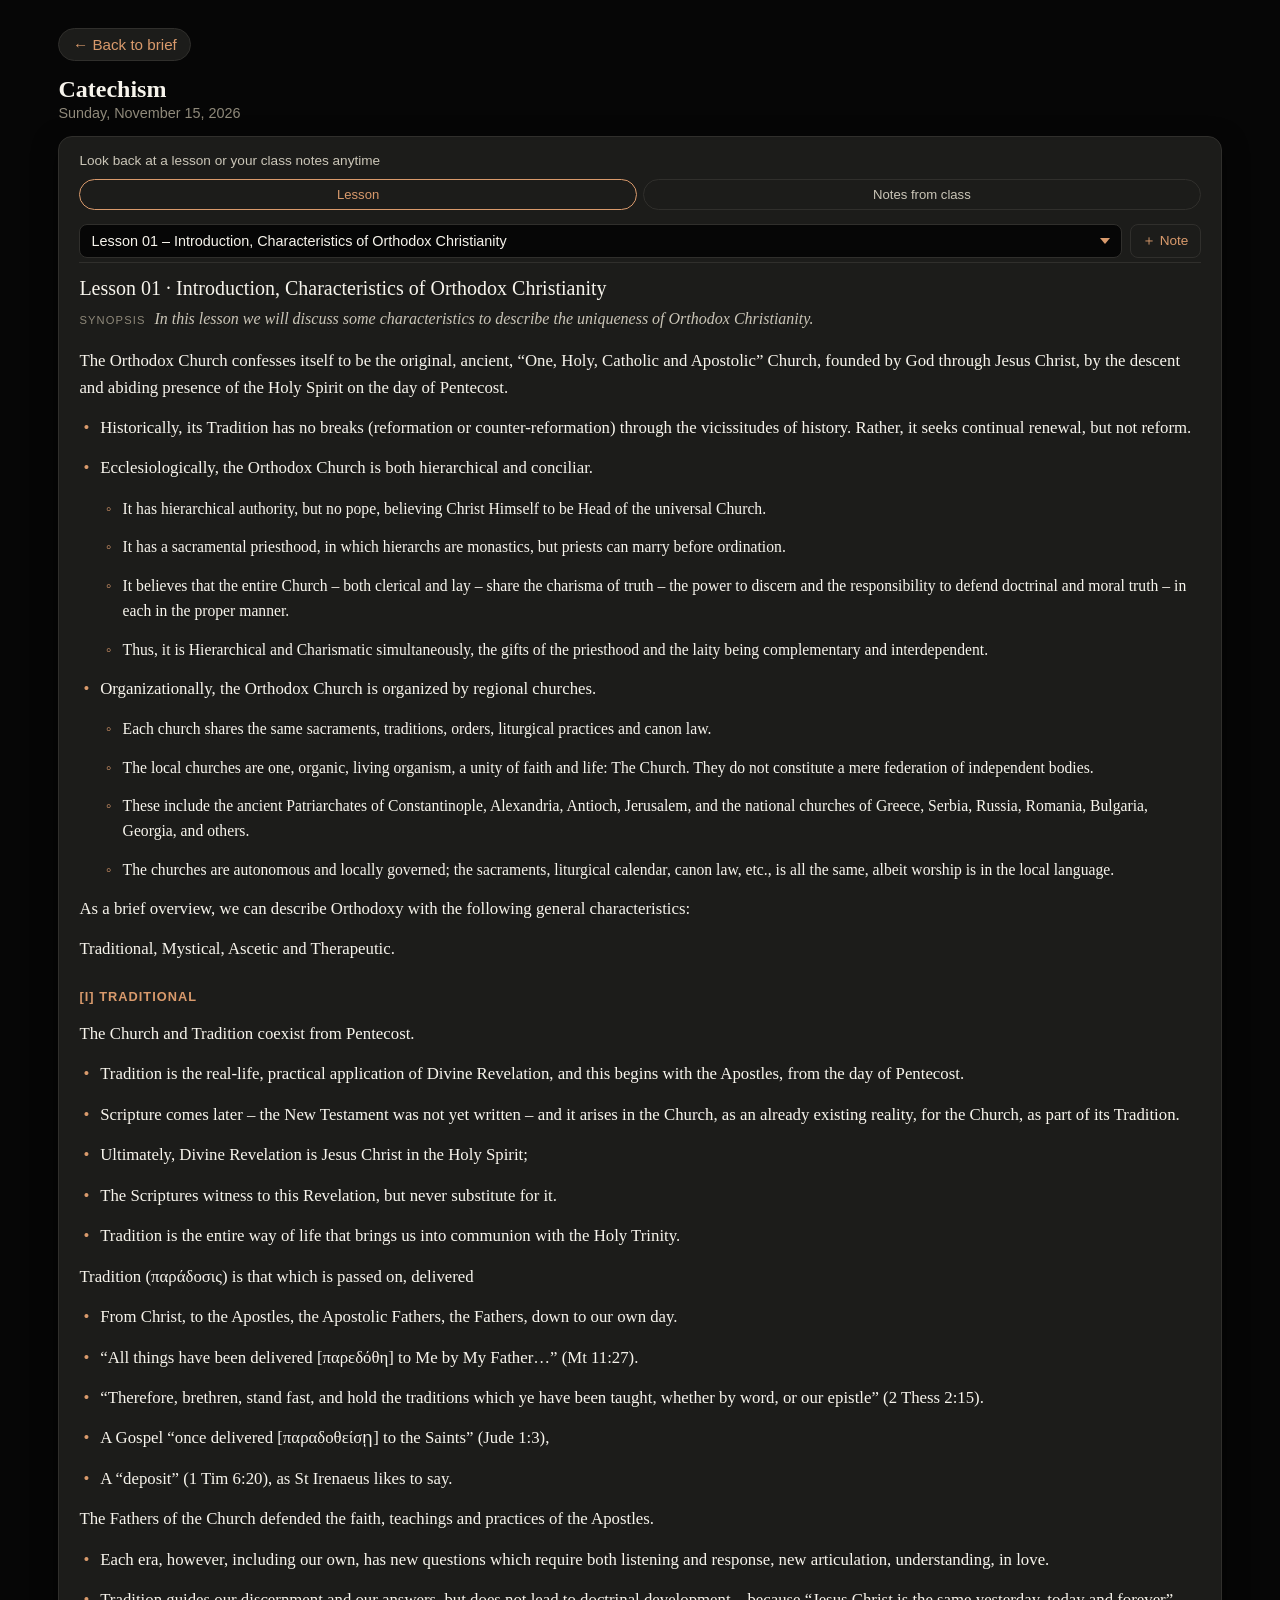
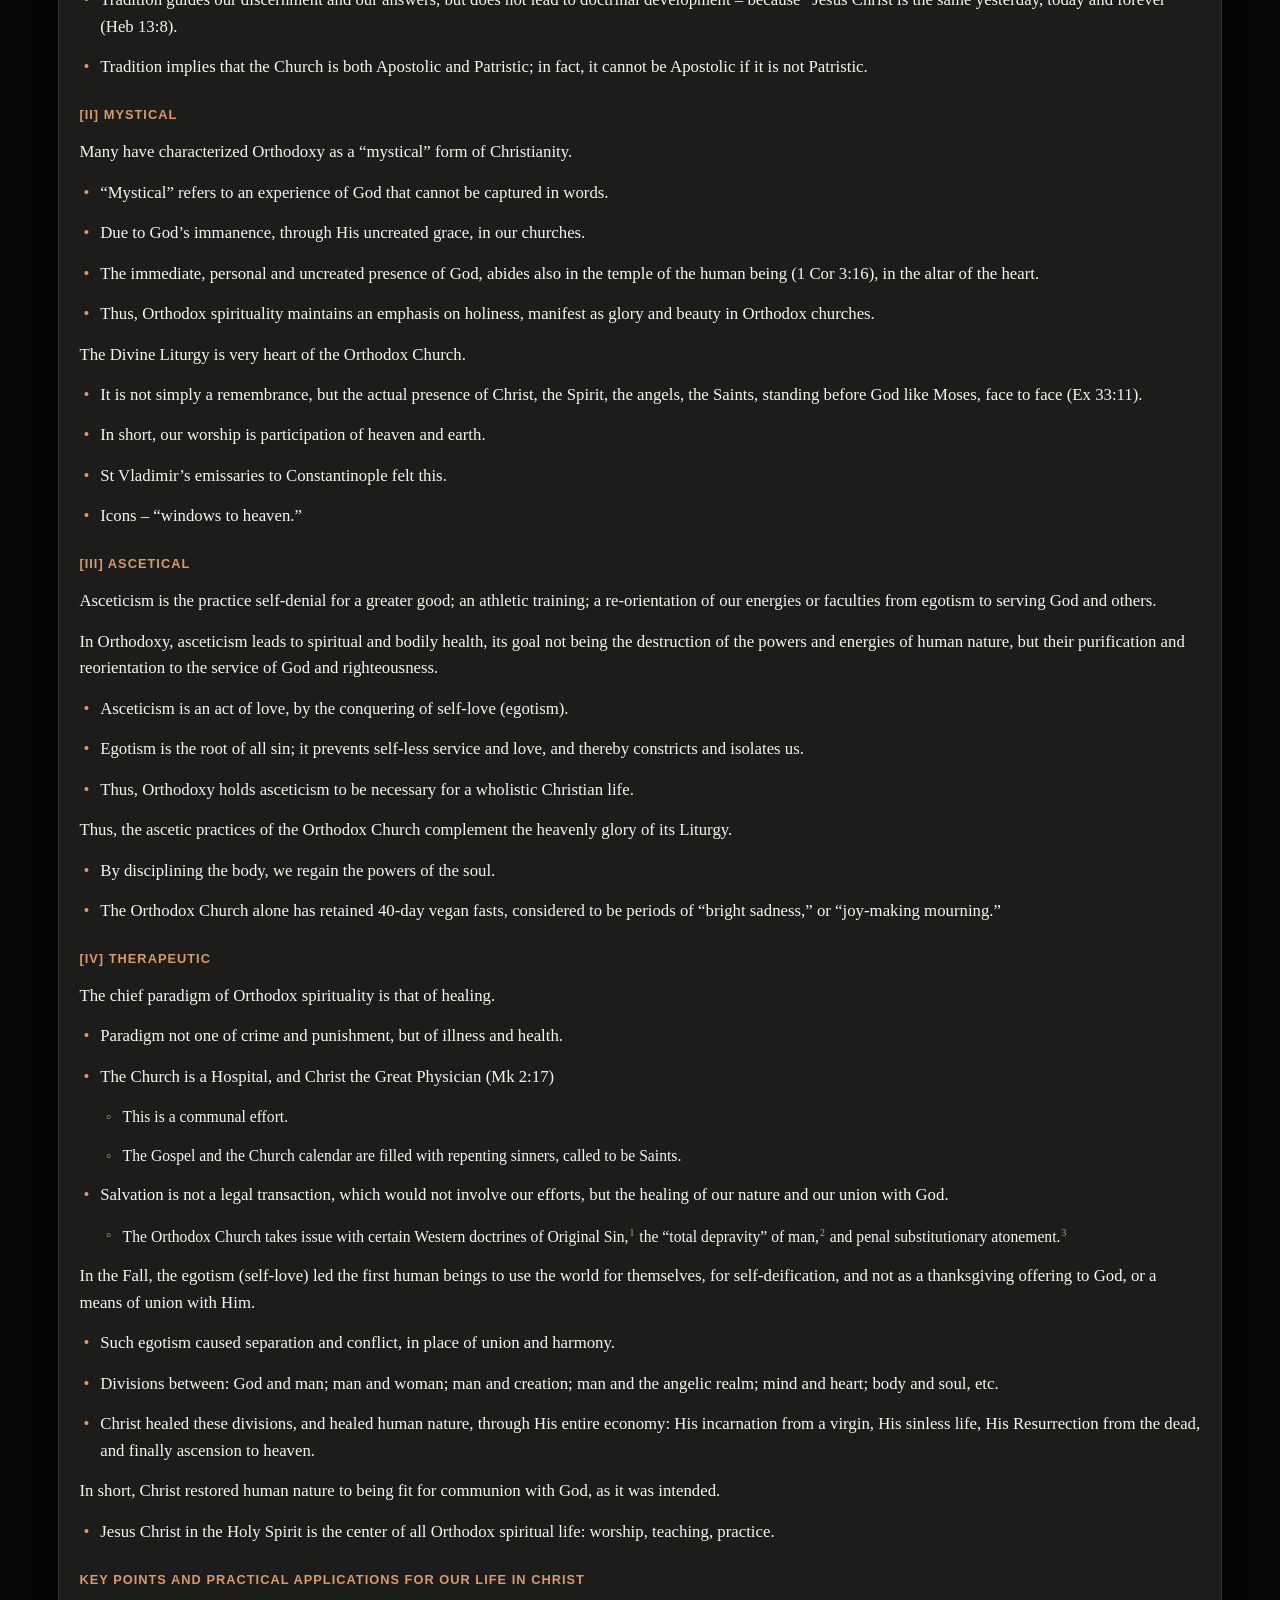
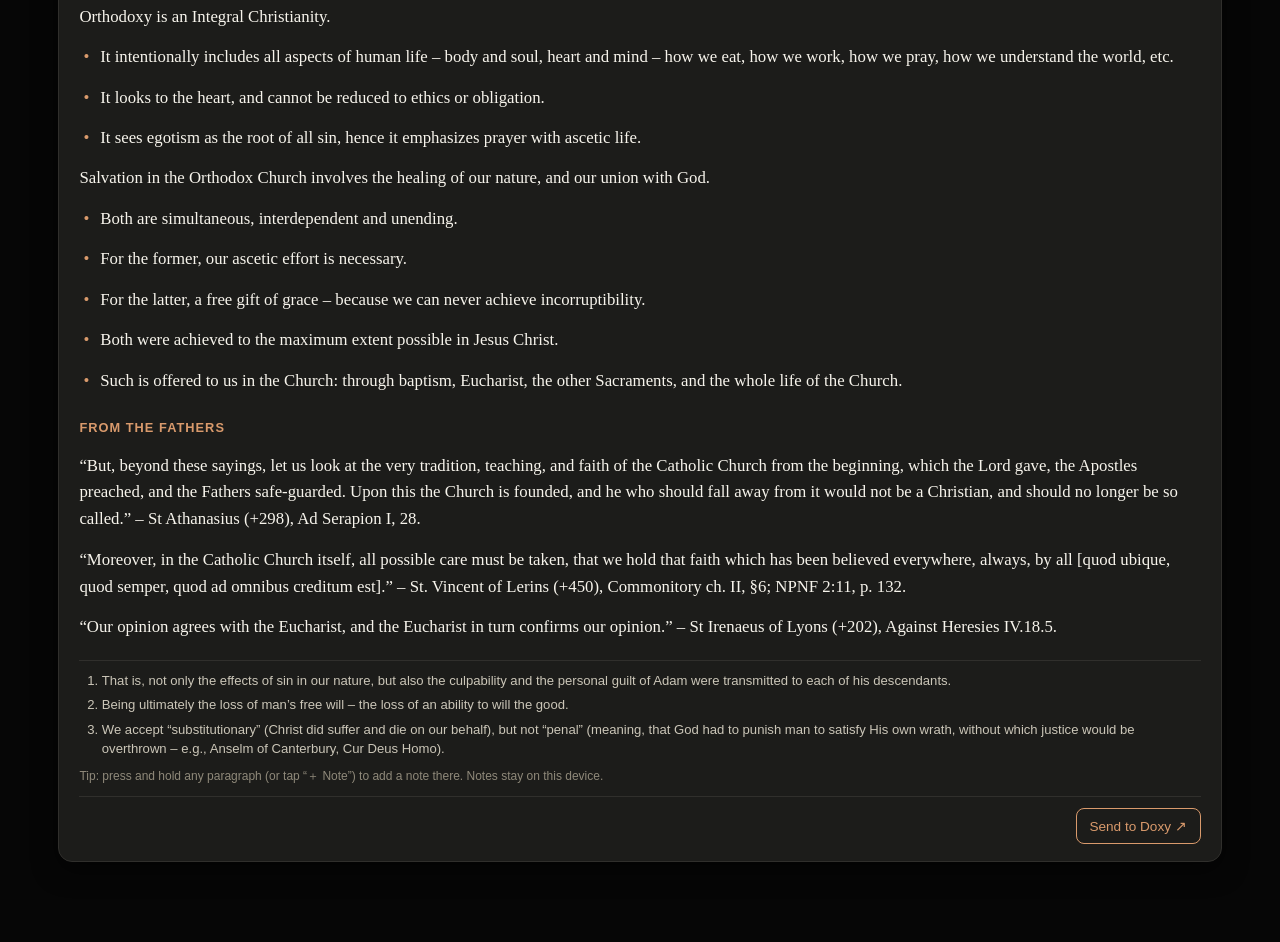
==== catechism.html @ 0368bae8 "Give each brief section its own page; label New Advent bios and show OCA lives first - Synaxarion, C" ====
<!doctype html>
<html lang="en">
<head>
<meta charset="utf-8">
<meta name="viewport" content="width=device-width, initial-scale=1, viewport-fit=cover">
<title>Catechism</title>
<link rel="apple-touch-icon" href="icons/icon-180.png">
<meta name="apple-mobile-web-app-capable" content="yes">
<meta name="apple-mobile-web-app-status-bar-style" content="black-translucent">
<meta name="theme-color" content="#060606">
<link rel="stylesheet" href="catechism.css">
<link rel="stylesheet" href="brief.css?v=20261115d">
</head>
<body data-page="catechism">
<main id="app">
  <div class="empty-state">Loading&hellip;</div>
</main>
<script src="catechism.js?v=20261115d"></script>
<script src="brief.js?v=20261115d"></script>
</body>
</html>
---- catechism.css ----
/* Catechism class card (see catechism.js). Colors come from index.html's :root variables. */
.cat-open {
  appearance: none; width: 100%; text-align: left; cursor: pointer;
  background: var(--card-bg); border: 1px solid var(--rule); border-radius: 12px;
  color: var(--accent); font-family: var(--sans); font-size: 0.9rem; padding: 0.7rem 0.9rem;
}
.cat-open:active { background: var(--rule); }
.cat-recent { border-color: var(--accent); color: var(--ink); margin: 0 0 0.6rem; }
.cat-sub { margin: 0 0 0.7rem; font-size: 0.85rem; color: var(--ink-soft); }
.cat-tabs { display: flex; gap: 0.4rem; margin: 0 0 0.6rem; }
.cat-tab {
  flex: 1; appearance: none; background: none; cursor: pointer;
  border: 1px solid var(--rule); border-radius: 999px; color: var(--ink-soft);
  font-family: var(--sans); font-size: 0.82rem; padding: 0.45rem 0.6rem;
}
.cat-tab.active { border-color: var(--accent); color: var(--accent); }
.cat-sticky {
  position: sticky; top: 0; z-index: 2; background: var(--card-bg);
  display: flex; gap: 0.5rem; align-items: center; padding: 0.25rem 0; border-bottom: 1px solid var(--rule);
}
/* Inside the collapsible's scroll box, stick flush to its top edge (past its padding). */
.cs-body .cat-sticky { top: -0.8rem; box-shadow: 0 -0.8rem 0 var(--card-bg); }
.cat-select-wrap { flex: 1; min-width: 0; }
.cat-select {
  width: 100%; appearance: none; -webkit-appearance: none;
  background: var(--bg) url("data:image/svg+xml,%3Csvg xmlns='http://www.w3.org/2000/svg' width='10' height='6'%3E%3Cpath d='M0 0l5 6 5-6z' fill='%23d99a6c'/%3E%3C/svg%3E") no-repeat right 0.7rem center;
  color: var(--ink); border: 1px solid var(--rule); border-radius: 8px;
  padding: 0.5rem 1.8rem 0.5rem 0.7rem; font-size: 0.9rem; font-family: var(--sans);
  text-overflow: ellipsis;
}
.cat-sticky .add-note-btn { margin: 0; }
.sr-only { position: absolute; width: 1px; height: 1px; overflow: hidden; clip: rect(0 0 0 0); }
.cat-suggest { font-size: 0.78rem; color: var(--ink-faint); margin: 0.5rem 0 0; }
.cat-lesson-title { font-family: var(--serif); font-weight: 400; font-size: 1.25rem; margin: 0.9rem 0 0.4rem; color: var(--ink); }
.cat-synopsis { font-family: var(--serif); font-style: italic; font-size: 1rem; line-height: 1.55; color: var(--ink-soft); margin: 0 0 0.8rem; }
.cat-synopsis span { font-style: normal; font-family: var(--sans); font-size: 0.7rem; letter-spacing: 0.1em; text-transform: uppercase; color: var(--ink-faint); margin-right: 0.3rem; }
.cat-rows { font-family: var(--serif); font-size: 1.05rem; line-height: 1.6; color: var(--ink); }
.cat-para { padding: 0.2rem 0.3rem; margin: 0 -0.3rem 0.45rem; border-radius: 8px; -webkit-touch-callout: none; -webkit-user-select: none; user-select: none; }
.cat-para.note-pressing { background: rgba(217, 154, 108, 0.12); }
.cat-para.cat-flash { background: rgba(217, 154, 108, 0.2); transition: background 0.3s; }
h4.cat-heading { font-family: var(--sans); font-size: 0.8rem; letter-spacing: 0.08em; text-transform: uppercase; color: var(--accent); font-weight: 700; margin: 1.1rem -0.3rem 0.45rem; }
.cat-bullet { position: relative; padding-left: 1.6rem; }
.cat-bullet::before { position: absolute; left: 0.55rem; top: 0.2rem; color: var(--accent); }
.cat-bullet.cat-l1::before { content: "•"; }
.cat-bullet.cat-l2 { margin-left: 1.1rem; font-size: 0.98rem; }
.cat-bullet.cat-l2::before { content: "◦"; }
.cat-bullet.cat-l3 { margin-left: 2.2rem; font-size: 0.95rem; }
.cat-bullet.cat-l3::before { content: "▪"; font-size: 0.7em; top: 0.45rem; }
.cat-fnref a { color: var(--accent); text-decoration: none; font-size: 0.75em; padding: 0 0.1em; }
.cat-footnotes { font-size: 0.82rem; color: var(--ink-soft); border-top: 1px solid var(--rule); margin: 1rem 0 0; padding: 0.6rem 0 0 1.4rem; line-height: 1.45; }
.cat-footnotes li { margin-bottom: 0.35rem; }
.cat-rows .anchored-note { margin: -0.2rem 0 0.7rem 1.2rem; width: calc(100% - 1.2rem); }
.cat-note-date { display: inline-block; margin-left: 0.4rem; font-size: 0.72rem; color: var(--ink-faint); }
.cat-lesson-actions { display: flex; align-items: center; justify-content: space-between; gap: 0.75rem; margin-top: 0.7rem; padding-top: 0.7rem; border-top: 1px solid var(--rule); font-size: 0.85rem; color: var(--ink-soft); }
.cat-doxy {
  appearance: none; background: none; border: 1px solid var(--accent); border-radius: 8px;
  color: var(--accent); padding: 0.55rem 0.8rem; font-size: 0.85rem; font-family: var(--sans);
  cursor: pointer; white-space: nowrap; flex-shrink: 0; margin-left: auto;
}
.cat-doxy:active { background: var(--rule); }
.cat-doxy-small { padding: 0.35rem 0.6rem; font-size: 0.78rem; }
.cat-empty { font-size: 0.9rem; color: var(--ink-soft); }
.cat-note-group { border-top: 1px solid var(--rule); padding: 0.7rem 0 0.2rem; }
.cat-note-group:first-child { border-top: none; padding-top: 0; }
.cat-note-group-head { display: flex; align-items: flex-start; justify-content: space-between; gap: 0.6rem; margin-bottom: 0.4rem; }
.cat-note-group-head strong { display: block; font-size: 0.95rem; }
.cat-note-group-head span { display: block; font-size: 0.8rem; color: var(--ink-soft); }
.cat-note-list { list-style: none; margin: 0; padding: 0; }
.cat-note-item { margin: 0 0 0.6rem; }
.cat-goto {
  appearance: none; background: none; border: none; padding: 0.15rem 0; cursor: pointer; text-align: left;
  font-family: var(--serif); font-style: italic; font-size: 0.92rem; color: var(--ink-soft);
}
.cat-goto::after { content: "  ›"; color: var(--accent); font-style: normal; }
.cat-note-list .anchored-note { margin: 0.2rem 0 0; width: 100%; }
---- brief.css ----
/* Shared styles for the brief (index.html) and the Service Texts page (services.html). */
  :root {
    --bg: #060606;
    --cross: #161616;
    --ink: #f7f4ec;
    --ink-soft: #cbc6b8;
    --ink-faint: #8f897a;
    --rule: #302f2c;
    --accent: #d99a6c;
    --card-bg: #1c1c1a;
    --warn-bg: #2c2314;
    --warn-ink: #e0b878;
    --serif: "Iowan Old Style", "Palatino Linotype", Palatino, Georgia, "Times New Roman", serif;
    --sans: -apple-system, BlinkMacSystemFont, "Segoe UI", Roboto, Helvetica, Arial, sans-serif;
  }
  * { box-sizing: border-box; }
  html, body {
    margin: 0;
    padding: 0;
    background: var(--bg);
    color: var(--ink);
    font-family: var(--sans);
    -webkit-font-smoothing: antialiased;
  }
  body {
    padding: env(safe-area-inset-top) env(safe-area-inset-right) env(safe-area-inset-bottom) env(safe-area-inset-left);
    min-height: 100vh;
  }
  #bg-cross {
    position: fixed;
    top: 50%;
    left: 50%;
    transform: translate(-50%, -50%);
    width: min(65vw, 420px);
    height: 88vh;
    z-index: 0;
    pointer-events: none;
  }
  #bg-cross .cross-shape { fill: var(--cross); }
  a { color: var(--accent); }
  main {
    position: relative;
    z-index: 1;
    max-width: 640px;
    margin: 0 auto;
    padding: 1.75rem 1.25rem 4rem;
  }
  @media (orientation: landscape) {
    main { max-width: 94vw; }
  }

  .nav-bar {
    display: flex;
    align-items: center;
    justify-content: space-between;
    gap: 0.75rem;
    margin-bottom: 1.5rem;
  }
  .nav-btn {
    appearance: none;
    border: none;
    background: none;
    color: var(--ink);
    font-size: 1.5rem;
    line-height: 1;
    padding: 0.5rem 0.75rem;
    cursor: pointer;
    border-radius: 8px;
  }
  .nav-btn:disabled { color: var(--rule); cursor: default; }
  .nav-btn:not(:disabled):active { background: var(--rule); }

  .date-heading {
    text-align: center;
    flex: 1;
    appearance: none;
    background: none;
    border: none;
    color: var(--ink);
    font: inherit;
    cursor: pointer;
    padding: 0.25rem 0.5rem;
    border-radius: 10px;
  }
  .date-heading:active, .date-heading[aria-expanded="true"] { background: #1c1c1a; }
  .date-caret { font-size: 0.7em; color: var(--accent); vertical-align: 0.15em; }
  .date-picker {
    position: relative;
    z-index: 5;
    background: var(--card-bg);
    border: 1px solid var(--accent);
    border-radius: 14px;
    padding: 0.9rem 1rem;
    margin: -0.75rem 0 1.25rem;
    box-shadow: 0 10px 28px rgba(0, 0, 0, 0.6);
  }
  .date-picker[hidden] { display: none; }
  .date-picker-row { display: grid; grid-template-columns: 1fr 1.6fr 1.3fr; gap: 0.5rem; }
  .date-picker label span {
    display: block;
    font-size: 0.68rem;
    letter-spacing: 0.1em;
    text-transform: uppercase;
    color: var(--ink-faint);
    margin-bottom: 0.25rem;
  }
  .date-picker select {
    width: 100%;
    background: var(--bg);
    color: var(--ink);
    border: 1px solid var(--rule);
    border-radius: 8px;
    padding: 0.55rem 0.45rem;
    font-size: 1rem;
    font-family: var(--sans);
  }
  .date-picker-actions { display: flex; gap: 0.5rem; margin-top: 0.75rem; }
  .date-picker-actions button {
    flex: 1;
    appearance: none;
    border-radius: 8px;
    padding: 0.6rem;
    font-size: 0.95rem;
    font-family: var(--sans);
    cursor: pointer;
  }
  .dp-today { background: none; border: 1px solid var(--rule); color: var(--ink); }
  .dp-go { background: var(--accent); border: 1px solid var(--accent); color: #1c1c1a; font-weight: 700; }
  .date-heading .weekday {
    display: block;
    font-size: 0.8rem;
    letter-spacing: 0.12em;
    text-transform: uppercase;
    color: var(--ink-faint);
    margin-bottom: 0.15rem;
  }
  .date-heading .date {
    display: block;
    font-family: var(--serif);
    font-size: 1.4rem;
  }
  .today-btn {
    display: block;
    margin: -0.75rem auto 1.5rem;
    text-align: center;
    background: none;
    border: none;
    color: var(--accent);
    font-size: 0.85rem;
    cursor: pointer;
  }

  section.card {
    background: var(--card-bg);
    border: 1px solid var(--rule);
    border-radius: 14px;
    padding: 1.1rem 1.25rem;
    margin-bottom: 1rem;
    box-shadow: 0 8px 24px rgba(0, 0, 0, 0.5);
  }
  section.card h2 {
    margin: 0 0 0.6rem;
    font-size: 0.75rem;
    letter-spacing: 0.1em;
    text-transform: uppercase;
    color: var(--ink-faint);
    font-weight: 600;
  }

  .feast-title {
    font-family: var(--serif);
    font-size: 1.3rem;
    margin: 0;
  }

  .great-feast-badge {
    margin: 0 0 0.5rem;
    font-size: 0.78rem;
    font-weight: 700;
    letter-spacing: 0.12em;
    text-transform: uppercase;
    color: var(--accent);
  }

  .summary-title {
    font-family: var(--serif);
    font-size: 1.05rem;
    color: var(--ink-soft);
    margin: 0 0 0.75rem;
  }

  .synaxarion-panel { margin-top: 0.5rem; }

  /* Collapsible sections: a thin bar with a chevron; the open body scrolls
     inside itself and stops just short of the screen height. */
  section.card.cs { padding: 0; }
  .cs-bar {
    appearance: none; display: flex; align-items: center; gap: 0.6rem; width: 100%;
    background: var(--card-bg); border: none; border-radius: 14px; color: var(--ink);
    padding: 0.5rem 0.75rem 0.5rem 1.25rem; text-align: left; cursor: pointer; font-family: var(--sans);
    position: sticky; top: 0; z-index: 3;
  }
  .cs.open > .cs-bar { border-radius: 14px 14px 0 0; border-bottom: 1px solid var(--rule); }
  .cs-bar:focus-visible { outline: 2px solid var(--accent); outline-offset: -2px; }
  .cs-titles { flex: 1; min-width: 0; display: flex; flex-direction: column; }
  .cs-title { font-size: 0.75rem; letter-spacing: 0.1em; text-transform: uppercase; color: var(--ink-faint); font-weight: 600; }
  .cs-meta { font-size: 0.85rem; color: var(--ink-soft); margin-top: 0.1rem; white-space: nowrap; overflow: hidden; text-overflow: ellipsis; }
  .cs-meta:empty { display: none; }
  .cs-highlight .cs-title { color: var(--accent); }
  .cs-chevron {
    flex-shrink: 0; width: 1.9rem; height: 1.9rem; border-radius: 50%; border: 1px solid var(--rule);
    display: flex; align-items: center; justify-content: center; color: var(--accent);
  }
  .cs-chevron::before {
    content: ""; width: 0.5rem; height: 0.5rem; border-right: 2px solid currentColor; border-bottom: 2px solid currentColor;
    transform: translateY(-0.12rem) rotate(45deg); transition: transform 0.2s;
  }
  .cs.open .cs-chevron::before { transform: translateY(0.12rem) rotate(-135deg); }
  .cs-body {
    max-height: calc(100vh - 80px);
    max-height: calc(100dvh - 80px);
    overflow-y: auto;
    -webkit-overflow-scrolling: touch;
    /* Let a swipe that reaches the end of the box carry on scrolling the page
       (like the old service-text panel), so she can move on to other sections.
       Only sideways overscroll is contained. */
    overscroll-behavior-x: contain;
    overscroll-behavior-y: auto;
    scrollbar-color: #ffffff transparent;
    padding: 0.8rem 1.25rem 1.1rem;
  }
  .cs-body[hidden] { display: none; }
  .cs-body::-webkit-scrollbar { width: 8px; }
  .cs-body::-webkit-scrollbar-track { background: transparent; }
  .cs-body::-webkit-scrollbar-thumb { background-color: #ffffff; border-radius: 8px; }
  /* Inside a collapsible the section body is the one scroller (no nested scroll boxes). */
  .cs-body .service-text-panel { max-height: none; overflow: visible; }
  /* Sticky headers inside the scroll box sit flush with its top edge; the shadow
     covers the box's top padding so text doesn't peek through above them. */
  .cs-body .checkable-header { top: -0.8rem; box-shadow: 0 -0.8rem 0 var(--card-bg); }
  .cs-body .text-switch ~ .service-text-scroll .checkable-header { top: calc(-0.8rem + var(--switch-h, 0px)); box-shadow: none; }

  .na-section { margin-top: 1rem; padding-top: 0.8rem; border-top: 1px solid var(--rule); }
  .na-heading { margin: 0 0 0.6rem; font-size: 0.72rem; letter-spacing: 0.1em; text-transform: uppercase; color: var(--ink-faint); font-weight: 600; }
  .na-bio { margin-bottom: 0.9rem; }
  .na-bio summary { list-style: none; cursor: pointer; }
  .na-bio summary::-webkit-details-marker { display: none; }
  .na-title { display: block; font-weight: 600; font-size: 0.95rem; margin-bottom: 0.25rem; }
  .na-excerpt { display: block; font-family: var(--serif); font-size: 1.02rem; line-height: 1.55; color: var(--ink-soft); }
  .na-bio[open] .na-excerpt { display: none; }
  .na-more { display: inline-block; margin-top: 0.3rem; font-size: 0.85rem; color: var(--accent); }
  .na-bio[open] .na-more { display: none; }
  .na-full { font-family: var(--serif); font-size: 1.02rem; line-height: 1.6; color: var(--ink-soft); }
  .na-full p { margin: 0 0 0.6rem; }
  .na-bio { scroll-margin-top: 0.75rem; }
  .na-less { display: block; margin: 0 0 0.35rem; padding: 0; border: none; background: none; font: inherit; font-size: 0.85rem; color: var(--accent); cursor: pointer; }
  .na-link { display: inline-block; margin-top: 0.3rem; font-size: 0.85rem; }
  .na-note { font-size: 0.72rem; color: var(--ink-faint); margin: 0.2rem 0 0; }

  .story-block { margin-bottom: 1.1rem; }
  .story-block:last-child { margin-bottom: 0; }
  .story-title { font-weight: 600; font-size: 0.95rem; margin: 0 0 0.3rem; }
  .story-text { font-family: var(--serif); font-size: 1.05rem; line-height: 1.6; color: var(--ink-soft); }
  .story-text p { margin: 0 0 0.6rem; }
  .story-text p:last-child { margin-bottom: 0; }

  .fast-cal-link { font-size: 0.85rem; }

  a.mini-fast {
    display: block;
    color: inherit;
    text-decoration: none;
    -webkit-tap-highlight-color: transparent;
  }
  a.mini-fast:active section.card { background: #232320; }
  .mini-fast section.card { padding: 0.85rem 1rem 0.8rem; }
  .mini-fast-head {
    display: flex;
    align-items: baseline;
    justify-content: space-between;
    margin-bottom: 0.5rem;
  }
  .mini-fast-head h2 { margin: 0 !important; }
  .mini-fast-open { font-size: 0.75rem; color: var(--accent); white-space: nowrap; }
  .mini-fast-today { font-size: 0.85rem; color: var(--ink-soft); margin: 0.55rem 0 0; }
  .mini-fast-note { font-size: 0.7rem; color: var(--ink-faint); margin: 0.35rem 0 0; }

  .reading-block { margin-bottom: 1.4rem; }
  .reading-block:last-child { margin-bottom: 0; }
  .reading-label {
    font-size: 0.85rem;
    font-weight: 600;
    color: var(--ink-soft);
    margin: 0 0 0.4rem;
  }
  .reading-source {
    font-weight: 400;
    font-style: italic;
    color: var(--ink-faint);
    margin-left: 0.5rem;
  }
  .reading-text {
    font-family: var(--serif);
    font-size: 1.15rem;
    line-height: 1.6;
    margin: 0;
  }

  .link-row {
    display: flex;
    gap: 1.25rem;
    flex-wrap: wrap;
    font-size: 0.95rem;
  }

  .service-select {
    width: 100%;
    background: var(--bg);
    color: var(--ink);
    border: 1px solid var(--rule);
    border-radius: 8px;
    padding: 0.6rem 0.7rem;
    font-size: 1rem;
    font-family: var(--sans);
  }
  .service-text-scroll { margin-top: 0.5rem; }
  .text-switch {
    position: sticky; top: -0.8rem; z-index: 3;
    background: var(--card-bg); box-shadow: 0 -0.8rem 0 var(--card-bg);
    margin: 0 -1.25rem; padding: 0.15rem 0 0.45rem;
    border-bottom: 1px solid var(--rule);
  }
  .text-chips {
    display: flex; gap: 0.4rem; overflow-x: auto; -webkit-overflow-scrolling: touch;
    padding: 0 1.25rem; scrollbar-width: none; overscroll-behavior-x: contain;
  }
  .text-chips::-webkit-scrollbar { display: none; }
  .text-chip {
    flex-shrink: 0; appearance: none; cursor: pointer; white-space: nowrap;
    background: var(--bg); color: var(--ink-soft); border: 1px solid var(--rule); border-radius: 999px;
    padding: 0.45rem 0.85rem; font-size: 0.85rem; font-family: var(--sans);
  }
  .text-chip.active { border-color: var(--accent); color: var(--accent); background: rgba(217, 154, 108, 0.1); font-weight: 600; }
  .text-switch-prompt { margin: 0.6rem 0 0; font-size: 0.85rem; color: var(--ink-faint); }
  .text-switch-prompt[hidden] { display: none; }
  .service-text-panel {
    max-height: calc(50vh + 192px);
    overflow-y: auto;
    -webkit-overflow-scrolling: touch;
    scrollbar-color: #ffffff transparent;
  }
  .service-text-panel::-webkit-scrollbar { width: 8px; }
  .service-text-panel::-webkit-scrollbar-track { background: transparent; }
  .service-text-panel::-webkit-scrollbar-thumb {
    background-color: #ffffff;
    border-radius: 8px;
  }
  .service-text-body {
    font-family: var(--serif);
    font-size: 1.05rem;
    line-height: 1.6;
    white-space: pre-wrap;
  }

  .checkable-line {
    display: flex;
    align-items: flex-start;
    gap: 0.65rem;
    margin-bottom: 0.85rem;
    cursor: pointer;
  }
  .line-check {
    flex-shrink: 0;
    width: 1.15rem;
    height: 1.15rem;
    margin-top: 0.25rem;
    accent-color: var(--accent);
  }
  .line-text {
    font-family: var(--serif);
    font-size: 1.05rem;
    line-height: 1.5;
    white-space: pre-wrap;
  }
  .checkable-line:has(.line-check:checked) .line-text { opacity: 0.4; }
  .checkable-line.heading-line {
    cursor: default;
    margin-top: 1.1rem;
  }
  .checkable-line.heading-line .line-text {
    font-weight: 600;
    letter-spacing: 0.02em;
  }
  .checkable-line.meta-line {
    cursor: default;
  }
  .checkable-line.meta-line .line-text {
    color: var(--ink-faint);
    font-size: 0.95rem;
  }

  .checkable-header {
    position: sticky;
    top: 0;
    z-index: 2;
    background: var(--card-bg);
    padding-bottom: 0.25rem;
    border-bottom: 1px solid var(--rule);
  }
  .jump-to-progress {
    appearance: none;
    display: block;
    width: 100%;
    text-align: left;
    background: none;
    border: 1px solid var(--rule);
    border-radius: 8px;
    color: var(--accent);
    padding: 0.45rem 0.7rem;
    margin: 0.5rem 0 0.5rem;
    font-size: 0.85rem;
    font-family: var(--sans);
    cursor: pointer;
  }
  .jump-to-progress:active { background: var(--rule); }
  .header-actions { display: flex; gap: 0.5rem; align-items: stretch; }
  .header-actions .jump-to-progress { flex: 1; }
  .add-note-btn {
    appearance: none;
    background: none;
    border: 1px solid var(--rule);
    border-radius: 8px;
    color: var(--accent);
    padding: 0.45rem 0.7rem;
    margin: 0.5rem 0;
    font-size: 0.85rem;
    font-family: var(--sans);
    cursor: pointer;
    white-space: nowrap;
  }
  .add-note-btn:active { background: var(--rule); }
  .checkable-rows .checkable-line { -webkit-touch-callout: none; -webkit-user-select: none; user-select: none; }
  .checkable-line.note-pressing { background: rgba(217, 154, 108, 0.12); border-radius: 8px; }
  .anchored-note {
    display: block;
    width: 100%;
    text-align: left;
    appearance: none;
    background: rgba(217, 154, 108, 0.08);
    border: none;
    border-left: 3px solid var(--accent);
    border-radius: 0 8px 8px 0;
    color: var(--ink);
    font-family: var(--sans);
    font-size: 0.9rem;
    line-height: 1.45;
    padding: 0.45rem 0.7rem;
    margin: -0.4rem 0 0.9rem 1.8rem;
    width: calc(100% - 1.8rem);
    white-space: pre-wrap;
    cursor: pointer;
  }
  .anchored-note::before { content: "\1F4DD  "; }
  .notes-hint { font-size: 0.75rem; color: var(--ink-faint); margin: 0.6rem 0 0; }
  .anchored-summary {
    display: flex;
    align-items: center;
    justify-content: space-between;
    gap: 0.75rem;
    margin-top: 0.7rem;
    padding-top: 0.7rem;
    border-top: 1px solid var(--rule);
    font-size: 0.85rem;
    color: var(--ink-soft);
  }
  .anchored-summary[hidden] { display: none; }
  .anchored-summary .notes-doxy { width: auto; margin: 0; white-space: nowrap; flex-shrink: 0; }
  .note-sheet-backdrop {
    position: fixed; inset: 0; z-index: 50;
    background: rgba(0, 0, 0, 0.6);
    display: flex; align-items: flex-end; justify-content: center;
  }
  .note-sheet {
    width: 100%; max-width: 640px;
    background: var(--card-bg);
    border: 1px solid var(--rule);
    border-radius: 16px 16px 0 0;
    padding: 1rem 1.1rem calc(1rem + env(safe-area-inset-bottom));
    box-shadow: 0 -8px 24px rgba(0, 0, 0, 0.6);
  }
  .note-sheet h3 { margin: 0 0 0.3rem; font-size: 0.75rem; letter-spacing: 0.1em; text-transform: uppercase; color: var(--ink-faint); font-weight: 600; }
  .note-sheet .note-quote { font-family: var(--serif); font-size: 0.95rem; color: var(--ink-soft); margin: 0 0 0.6rem; font-style: italic; }
  .note-sheet textarea { min-height: 6rem; }
  .note-sheet-actions { display: flex; gap: 0.5rem; margin-top: 0.6rem; }
  .note-sheet-actions button {
    flex: 1; appearance: none; background: none; border: 1px solid var(--rule); border-radius: 8px;
    color: var(--ink); padding: 0.6rem; font-size: 0.9rem; font-family: var(--sans); cursor: pointer;
  }
  .note-sheet-actions .note-save { border-color: var(--accent); color: var(--accent); font-weight: 600; }
  .note-sheet-actions .note-delete { color: #e07a6e; }
  .text-search-bar {
    display: flex;
    align-items: center;
    gap: 0.5rem;
    padding-bottom: 0.5rem;
  }
  .text-search-input {
    flex: 1;
    min-width: 0;
    background: var(--bg);
    color: var(--ink);
    border: 1px solid var(--rule);
    border-radius: 8px;
    padding: 0.5rem 0.7rem;
    font-size: 0.95rem;
    font-family: var(--sans);
  }
  .text-search-count {
    font-size: 0.78rem;
    color: var(--ink-faint);
    white-space: nowrap;
    min-width: 3.5em;
    text-align: center;
  }
  .text-search-nav {
    appearance: none;
    background: none;
    border: 1px solid var(--rule);
    border-radius: 6px;
    color: var(--ink);
    padding: 0.35rem 0.55rem;
    font-size: 0.9rem;
    line-height: 1;
    cursor: pointer;
  }
  .text-search-nav:active { background: var(--rule); }
  .text-search-clear {
    appearance: none;
    background: none;
    border: 1px solid var(--rule);
    border-radius: 6px;
    color: var(--ink);
    width: 1.9rem;
    height: 1.9rem;
    font-size: 1.1rem;
    line-height: 1;
    cursor: pointer;
    flex-shrink: 0;
  }
  .text-search-clear:active { background: var(--rule); }
  .line-text mark {
    background: var(--accent);
    color: var(--bg);
    border-radius: 3px;
    padding: 0 1px;
  }
  .checkable-line.search-current {
    outline: 2px solid var(--accent);
    border-radius: 8px;
  }

  .notes-textarea {
    display: block;
    width: 100%;
    min-height: 9rem;
    resize: vertical;
    background: var(--bg);
    color: var(--ink);
    border: 1px solid var(--rule);
    border-radius: 8px;
    padding: 0.6rem 0.7rem;
    font-family: var(--serif);
    font-size: 1rem;
    line-height: 1.5;
    /* White scrollbar, like the service-text scroll box (color-scheme makes
       iOS draw its overlay scroll indicator light on the dark box). */
    overflow-y: auto;
    color-scheme: dark;
    scrollbar-color: #ffffff transparent;
  }
  .notes-textarea::-webkit-scrollbar { width: 8px; }
  .notes-textarea::-webkit-scrollbar-track { background: transparent; }
  .notes-textarea::-webkit-scrollbar-thumb { background-color: #ffffff; border-radius: 8px; }

  /* Parish practice in the Divine Liturgy Full Outline (see parishPractice). */
  .parish-tag {
    display: inline-block; font-family: var(--sans, system-ui, sans-serif); font-style: normal;
    font-size: 0.66rem; font-weight: 600; letter-spacing: 0.06em; text-transform: uppercase;
    color: var(--accent); border: 1px solid var(--accent); border-radius: 999px;
    padding: 0.05rem 0.45rem; margin-right: 0.35rem; vertical-align: 0.12em;
  }
  .parish-rubric {
    margin: -0.35rem 0 0.9rem 1.8rem; font-family: var(--serif); font-style: italic;
    font-size: 0.98rem; line-height: 1.45; color: var(--accent);
  }
  .heading-line + .parish-rubric, .parish-rubric + .parish-rubric { margin-left: 0; }
  .heading-line + .parish-rubric { margin-top: -0.3rem; }
  .parish-rubric + .parish-rubric { margin-top: -0.5rem; }
  .line-main { display: flex; flex-direction: column; min-width: 0; }
  .choir-resp {
    font-family: var(--serif); font-style: italic; font-size: 0.95rem; color: var(--ink-faint); margin-top: 0.15rem;
  }
  .line-ref {
    align-self: flex-start; margin-top: 0.25rem; font-size: 0.8rem; color: var(--accent);
    border: 1px solid var(--rule); border-radius: 6px; padding: 0.05rem 0.4rem;
  }
  /* "The choir responds ... to each petition": its response is shown after
     every petition instead, so the instruction line itself is hidden. */
  .checkable-line.rubric-line { display: none; }
  .checkable-line.parish-title .title-sub {
    font-family: var(--serif); font-style: italic; font-weight: 400; font-size: 0.92rem; color: var(--ink-faint); margin-top: 0.2rem;
  }
  .checkable-line.reading-title { cursor: default; margin: 0.6rem 0 0.5rem; }
  .reading-kicker {
    font-size: 0.72rem; font-weight: 600; letter-spacing: 0.08em; text-transform: uppercase; color: var(--accent);
  }
  .checkable-line.reading-title .line-text { font-weight: 600; }
  .checkable-line.reading-line { border-left: 3px solid var(--accent); padding-left: 0.6rem; margin-left: -0.2rem; }
  .reading-fill { border-left: 3px solid var(--accent); padding-left: 0.75rem; margin: 0 0 0.85rem; font-family: var(--serif); font-size: 1.05rem; line-height: 1.5; }
  .reading-fill p { margin: 0; }
  .reading-fill .reading-fill-src { font-size: 0.8rem; color: var(--ink-faint); font-style: italic; margin-bottom: 0.2rem; }
  .parish-insert { margin: 1.1rem 0 1rem; border-left: 3px solid var(--accent); padding-left: 0.75rem; }
  .parish-insert-title { font-weight: 600; letter-spacing: 0.02em; font-family: var(--serif); font-size: 1.05rem; }
  .parish-insert-text { margin: 0.35rem 0 0; }
  .parish-skip { margin: 0.2rem 0 0.9rem; }
  .parish-skip-toggle {
    appearance: none; display: block; width: 100%; text-align: left; background: transparent;
    border: 1px dashed var(--rule); border-radius: 8px; padding: 0.55rem 0.7rem; color: var(--accent);
    font-family: var(--serif); font-style: italic; font-size: 0.98rem; line-height: 1.4; cursor: pointer;
  }
  .parish-skip-show {
    display: block; margin-top: 0.2rem; font-style: normal; font-size: 0.8rem; color: var(--ink-faint);
  }
  .parish-skip-show::after { content: " \25BE"; }
  .parish-skip-toggle[aria-expanded="true"] .parish-skip-show::after { content: " \25B4"; }
  .parish-skip.collapsed .parish-skip-rows { display: none; }
  .parish-skip-rows { opacity: 0.55; margin-top: 0.7rem; }
  .notes-actions {
    display: flex;
    align-items: center;
    gap: 0.6rem;
    margin-top: 0.6rem;
  }
  .notes-copy, .notes-text-link {
    appearance: none;
    background: none;
    border: 1px solid var(--rule);
    border-radius: 8px;
    color: var(--accent);
    padding: 0.55rem 0.7rem;
    font-size: 0.85rem;
    font-family: var(--sans);
    text-decoration: none;
    cursor: pointer;
    flex: 1;
  }
  .notes-copy:active, .notes-text-link:active, .notes-doxy:active { background: var(--rule); }
  .notes-doxy {
    appearance: none;
    display: block;
    width: 100%;
    margin-top: 0.6rem;
    background: none;
    border: 1px solid var(--accent);
    border-radius: 8px;
    color: var(--accent);
    padding: 0.55rem 0.7rem;
    font-size: 0.85rem;
    font-family: var(--sans);
    cursor: pointer;
  }
  .notes-copy-status {
    display: block;
    font-size: 0.8rem;
    color: var(--ink-faint);
    margin-top: 0.4rem;
    min-height: 1.2em;
  }

  .event-list { margin: 0; padding: 0; list-style: none; }
  .event-item { padding: 0.5rem 0; border-bottom: 1px solid var(--rule); }
  .event-item:last-child { border-bottom: none; }
  .event-item a { text-decoration: none; color: inherit; }
  .event-time { display: block; font-size: 0.8rem; color: var(--ink-faint); }
  .event-title { display: block; font-size: 1rem; }

  .prayer-group { margin-bottom: 0.75rem; }
  .prayer-group:last-child { margin-bottom: 0; }
  .prayer-group h3 {
    margin: 0 0 0.2rem;
    font-size: 0.8rem;
    font-weight: 600;
    color: var(--ink-soft);
  }
  .prayer-names { margin: 0; font-size: 0.98rem; }

  /* Combined "Parish Events & Prayer List" bar: one subheading per part. */
  .parish-sub {
    margin: 0 0 0.4rem; font-size: 0.75rem; letter-spacing: 0.1em; text-transform: uppercase;
    color: var(--accent); font-weight: 600;
  }
  .parish-part + .parish-part { margin-top: 1.1rem; padding-top: 0.9rem; border-top: 1px solid var(--rule); }
  .parish-none { margin: 0; color: var(--ink-faint); font-size: 0.95rem; }

  .banner {
    background: var(--warn-bg);
    color: var(--warn-ink);
    border-radius: 10px;
    padding: 0.7rem 0.9rem;
    font-size: 0.85rem;
    margin-bottom: 1rem;
  }

  footer {
    text-align: center;
    color: var(--ink-faint);
    font-size: 0.75rem;
    margin-top: 2rem;
    line-height: 1.6;
  }

  .empty-state {
    text-align: center;
    color: var(--ink-faint);
    padding: 3rem 1rem;
    font-family: var(--serif);
    font-size: 1.1rem;
  }

  /* Service Texts on the brief: a bar that opens services.html in a new tab. */
  a.cs-link { text-decoration: none; position: static; }
  .cs-link:active { background: #232320; }
  .cs-notes-count { font-size: 0.78rem; color: var(--accent); margin-top: 0.15rem; }
  .cs-notes-count:empty { display: none; }
  .cs-open {
    flex-shrink: 0; width: 1.9rem; height: 1.9rem; border-radius: 50%; border: 1px solid var(--rule);
    display: flex; align-items: center; justify-content: center; color: var(--accent); font-size: 0.95rem;
  }

  /* Service Texts page (services.html): the window scrolls; the chip row
     sticks to the top with the text's search header right under it, and a
     Send to Doxy bar is pinned to the bottom. */
  body[data-page="services"] main#app { padding-bottom: calc(4.5rem + env(safe-area-inset-bottom)); }
  .back-bar { margin: 0 0 0.9rem; }
  .back-link {
    display: inline-flex; align-items: center; gap: 0.3rem; color: var(--accent); text-decoration: none; font-size: 0.95rem;
    padding: 0.45rem 0.85rem; border: 1px solid var(--rule); border-radius: 999px; background: var(--card-bg);
  }
  .back-link:active { background: var(--rule); }
  .svc-page-head h1 { font-family: var(--serif); font-size: 1.5rem; font-weight: 600; margin: 0; }
  .svc-page-head p { margin: 0.15rem 0 0; color: var(--ink-faint); font-size: 0.9rem; }
  body[data-page]:not([data-page="services"]) .svc-page-head { margin-bottom: 0.9rem; }
  body[data-page="services"] .notes-hint { margin: 0.4rem 0 0.8rem; }
  section.card.svc-page { padding-top: 0; }
  .svc-page .text-switch { top: 0; box-shadow: none; padding-top: 0.6rem; border-radius: 14px 14px 0 0; }
  .svc-page .checkable-header { top: var(--switch-h, 0px); }
  .svc-page .service-text-panel { max-height: none; overflow: visible; }
  .svc-page-foot {
    position: fixed; left: 0; right: 0; bottom: 0; z-index: 20;
    display: flex; align-items: center; justify-content: space-between; gap: 0.75rem;
    background: var(--card-bg); border-top: 1px solid var(--rule);
    padding: 0.6rem 1.1rem calc(0.6rem + env(safe-area-inset-bottom));
    font-size: 0.85rem; color: var(--ink-soft);
  }
  .svc-page-foot .anchored-summary { display: block; margin: 0; padding: 0; border: none; flex: 1; min-width: 0; }
  .svc-page-foot .notes-doxy { width: auto; margin: 0; white-space: nowrap; flex-shrink: 0; }
  .legacy-notes-hint { font-size: 0.8rem; color: var(--ink-faint); margin: 0 0 0.6rem; }
  .legacy-notes-text { font-family: var(--serif); font-size: 1rem; line-height: 1.5; white-space: pre-wrap; }
  .legacy-notes-delete {
    appearance: none; margin-top: 0.8rem; background: none; border: 1px solid var(--rule); border-radius: 8px;
    color: var(--ink-faint); padding: 0.45rem 0.8rem; font-size: 0.85rem; cursor: pointer;
  }

  /* Section pages (saints/catechism/parish/readings.html): the section is a
     plain open card and the window scrolls; no bar, no inner scroll box. */
  section.card.cs.page-mode > .cs-bar { display: none; }
  .cs.page-mode > .cs-body { max-height: none; overflow: visible; padding-top: 1rem; }
  .cs.page-mode .cs-body .cat-sticky { top: 0; box-shadow: none; }
  .cs.page-mode .cs-body .checkable-header { top: 0; box-shadow: none; }

  /* Where a text comes from (Antiochian, OCA, New Advent). */
  .src-label { display: block; font-family: var(--sans); font-size: 0.75rem; color: var(--ink-faint); margin: 0.1rem 0 0.35rem; }
  .src-label a { color: var(--accent); }
  .synaxarion-panel .src-label { margin-top: 0.6rem; }
  .src-na { color: #c9b28f; }
  .saint-life { margin-bottom: 1.1rem; }
  .saint-life + .saint-life { padding-top: 0.9rem; border-top: 1px solid var(--rule); }
  .also-na { margin: 0.3rem 0 0 0.2rem; padding-left: 0.75rem; border-left: 2px solid var(--rule); }
  .also-na-head { margin: 0 0 0.3rem; font-size: 0.72rem; letter-spacing: 0.08em; text-transform: uppercase; color: var(--ink-faint); font-weight: 600; }
  .also-na .na-title { font-size: 0.88rem; }
  .also-na .na-excerpt { font-size: 0.95rem; }
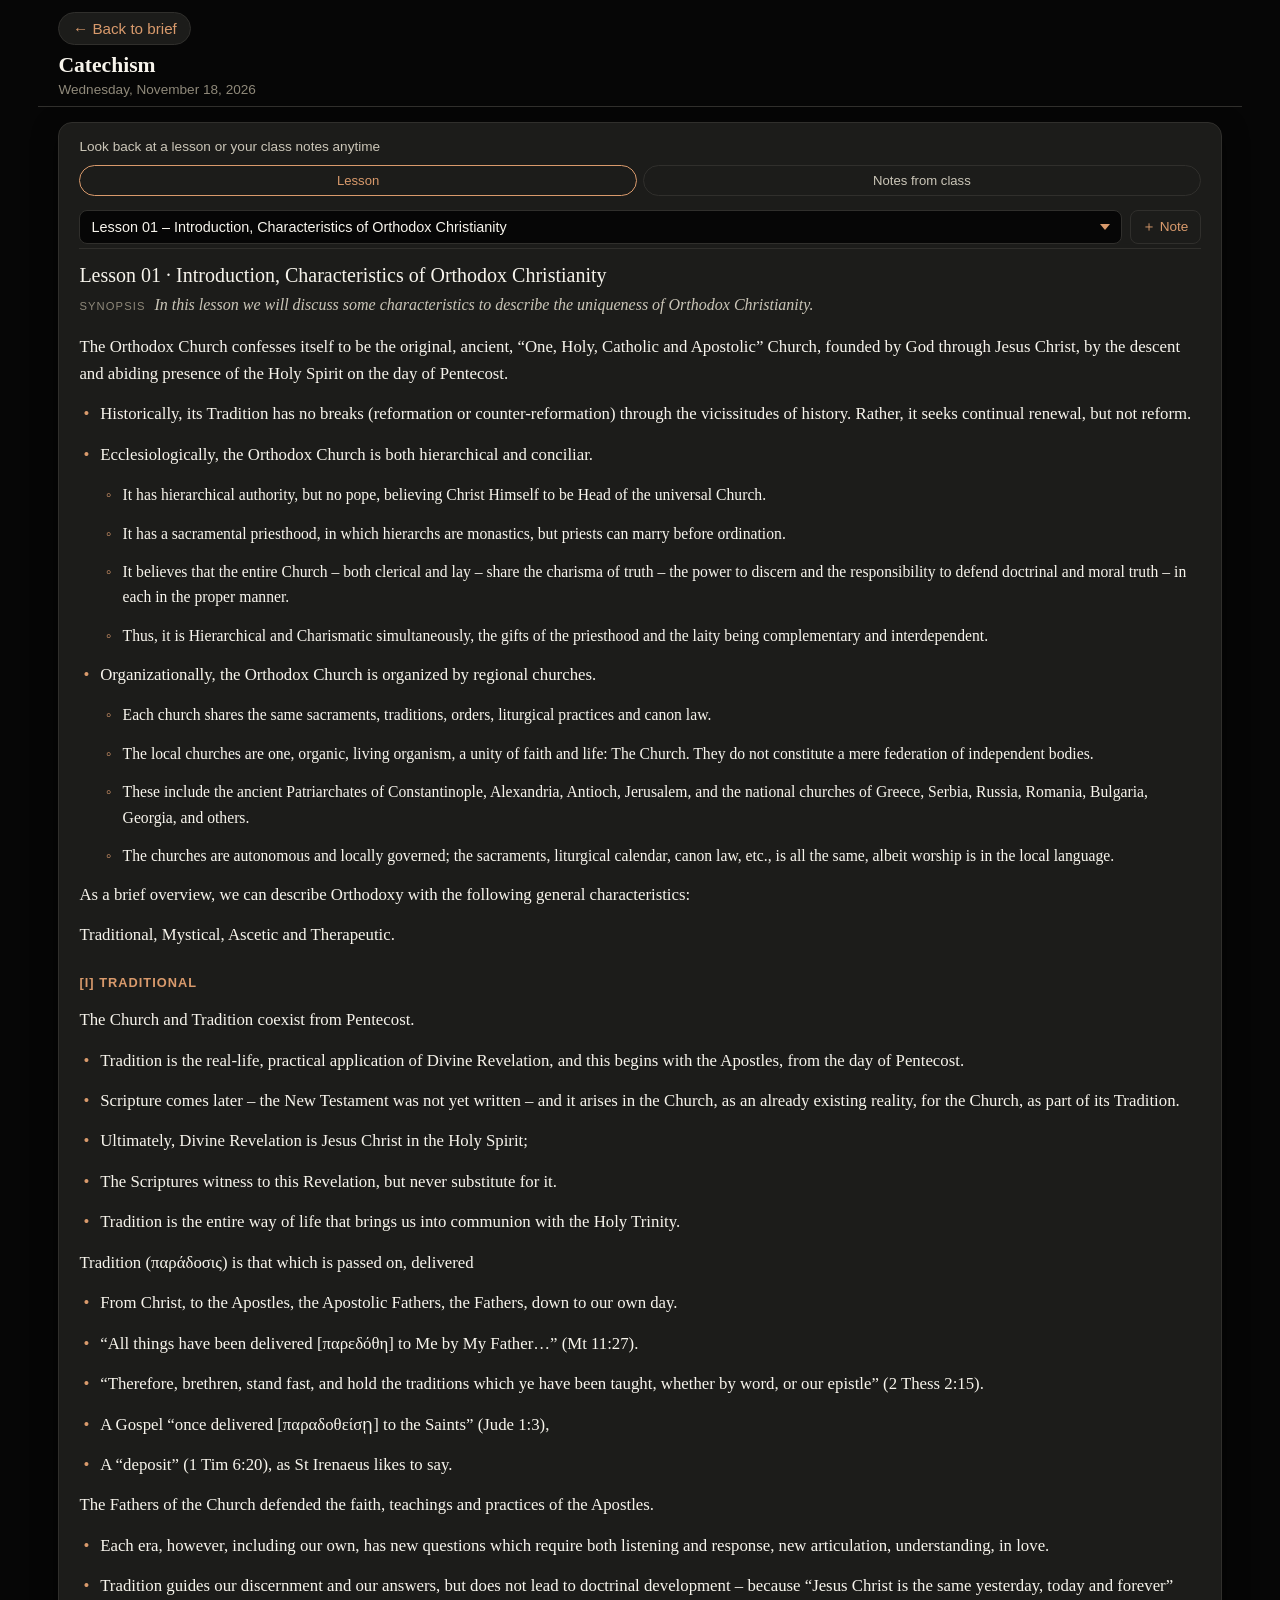
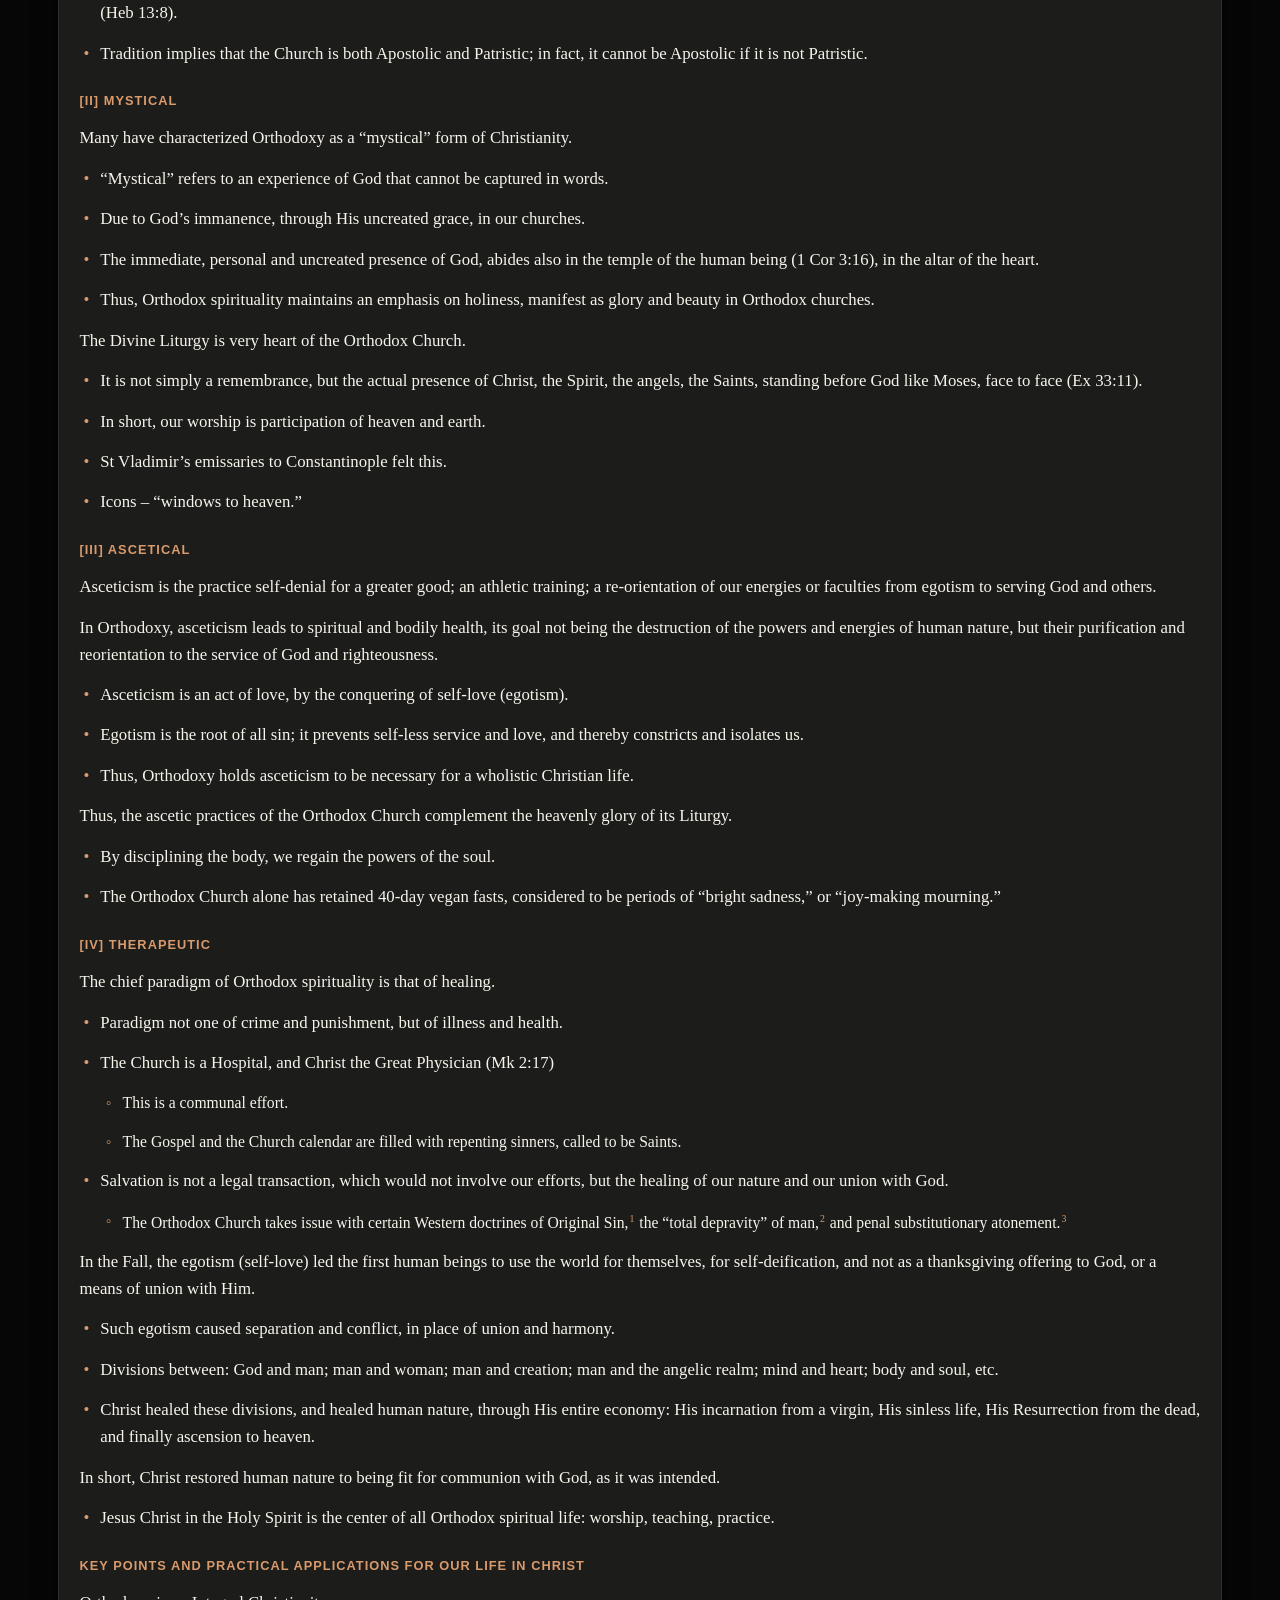
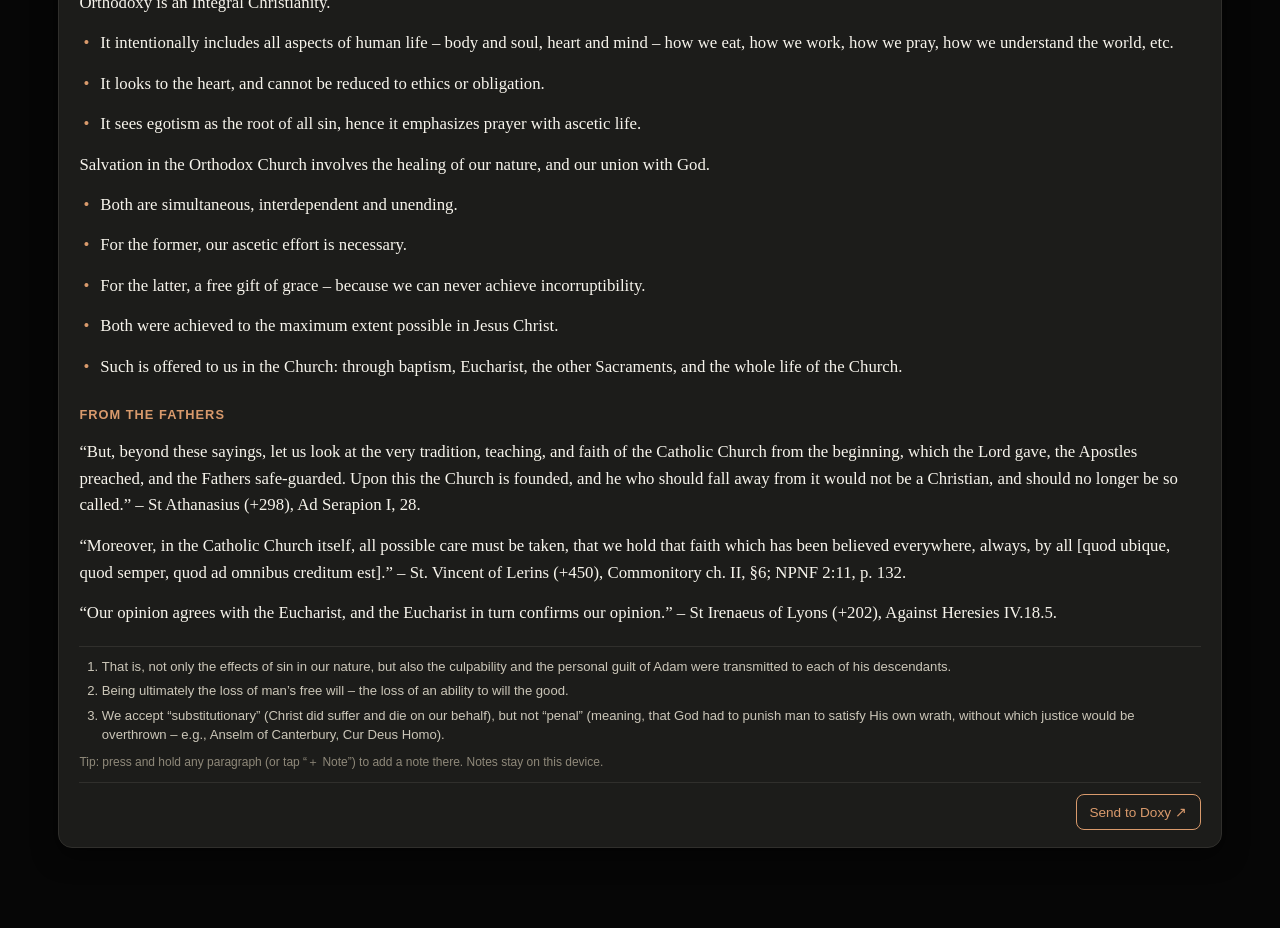
==== commit b623f90e: "Keep Back to brief, the page title and date pinned at the top of section pages while scrolling" ====
--- a/catechism.html
+++ b/catechism.html
@@ -9,13 +9,13 @@
 <meta name="apple-mobile-web-app-status-bar-style" content="black-translucent">
 <meta name="theme-color" content="#060606">
 <link rel="stylesheet" href="catechism.css">
-<link rel="stylesheet" href="brief.css?v=20261115d">
+<link rel="stylesheet" href="brief.css?v=20261118a">
 </head>
 <body data-page="catechism">
 <main id="app">
   <div class="empty-state">Loading&hellip;</div>
 </main>
-<script src="catechism.js?v=20261115d"></script>
-<script src="brief.js?v=20261115d"></script>
+<script src="catechism.js?v=20261118a"></script>
+<script src="brief.js?v=20261118a"></script>
 </body>
 </html>
--- a/brief.css
+++ b/brief.css
@@ -749,11 +749,23 @@
   .back-link:active { background: var(--rule); }
   .svc-page-head h1 { font-family: var(--serif); font-size: 1.5rem; font-weight: 600; margin: 0; }
   .svc-page-head p { margin: 0.15rem 0 0; color: var(--ink-faint); font-size: 0.9rem; }
-  body[data-page]:not([data-page="services"]) .svc-page-head { margin-bottom: 0.9rem; }
+  /* Pinned page header on section pages: back link, title and date stay put
+     while the window scrolls; other sticky bars stack under it via --page-head-h. */
+  html { scroll-padding-top: var(--page-head-h, 0px); }
+  .page-head-sticky {
+    position: sticky; top: 0; z-index: 15;
+    margin: -1.75rem -1.25rem 0.9rem;
+    padding: max(0.75rem, env(safe-area-inset-top)) 1.25rem 0.6rem;
+    background: var(--bg); border-bottom: 1px solid var(--rule);
+  }
+  .page-head-sticky .back-bar { margin: 0 0 0.5rem; }
+  .page-head-sticky .svc-page-head { margin: 0; }
+  .page-head-sticky .svc-page-head h1 { font-size: 1.35rem; line-height: 1.2; }
+  .page-head-sticky .svc-page-head p { font-size: 0.85rem; }
   body[data-page="services"] .notes-hint { margin: 0.4rem 0 0.8rem; }
   section.card.svc-page { padding-top: 0; }
-  .svc-page .text-switch { top: 0; box-shadow: none; padding-top: 0.6rem; border-radius: 14px 14px 0 0; }
-  .svc-page .checkable-header { top: var(--switch-h, 0px); }
+  .svc-page .text-switch { top: var(--page-head-h, 0px); box-shadow: none; padding-top: 0.6rem; border-radius: 14px 14px 0 0; }
+  .svc-page .checkable-header { top: calc(var(--page-head-h, 0px) + var(--switch-h, 0px)); }
   .svc-page .service-text-panel { max-height: none; overflow: visible; }
   .svc-page-foot {
     position: fixed; left: 0; right: 0; bottom: 0; z-index: 20;
@@ -775,8 +787,8 @@
      plain open card and the window scrolls; no bar, no inner scroll box. */
   section.card.cs.page-mode > .cs-bar { display: none; }
   .cs.page-mode > .cs-body { max-height: none; overflow: visible; padding-top: 1rem; }
-  .cs.page-mode .cs-body .cat-sticky { top: 0; box-shadow: none; }
-  .cs.page-mode .cs-body .checkable-header { top: 0; box-shadow: none; }
+  .cs.page-mode .cs-body .cat-sticky { top: var(--page-head-h, 0px); box-shadow: none; }
+  .cs.page-mode .cs-body .checkable-header { top: var(--page-head-h, 0px); box-shadow: none; }
 
   /* Where a text comes from (Antiochian, OCA, New Advent). */
   .src-label { display: block; font-family: var(--sans); font-size: 0.75rem; color: var(--ink-faint); margin: 0.1rem 0 0.35rem; }
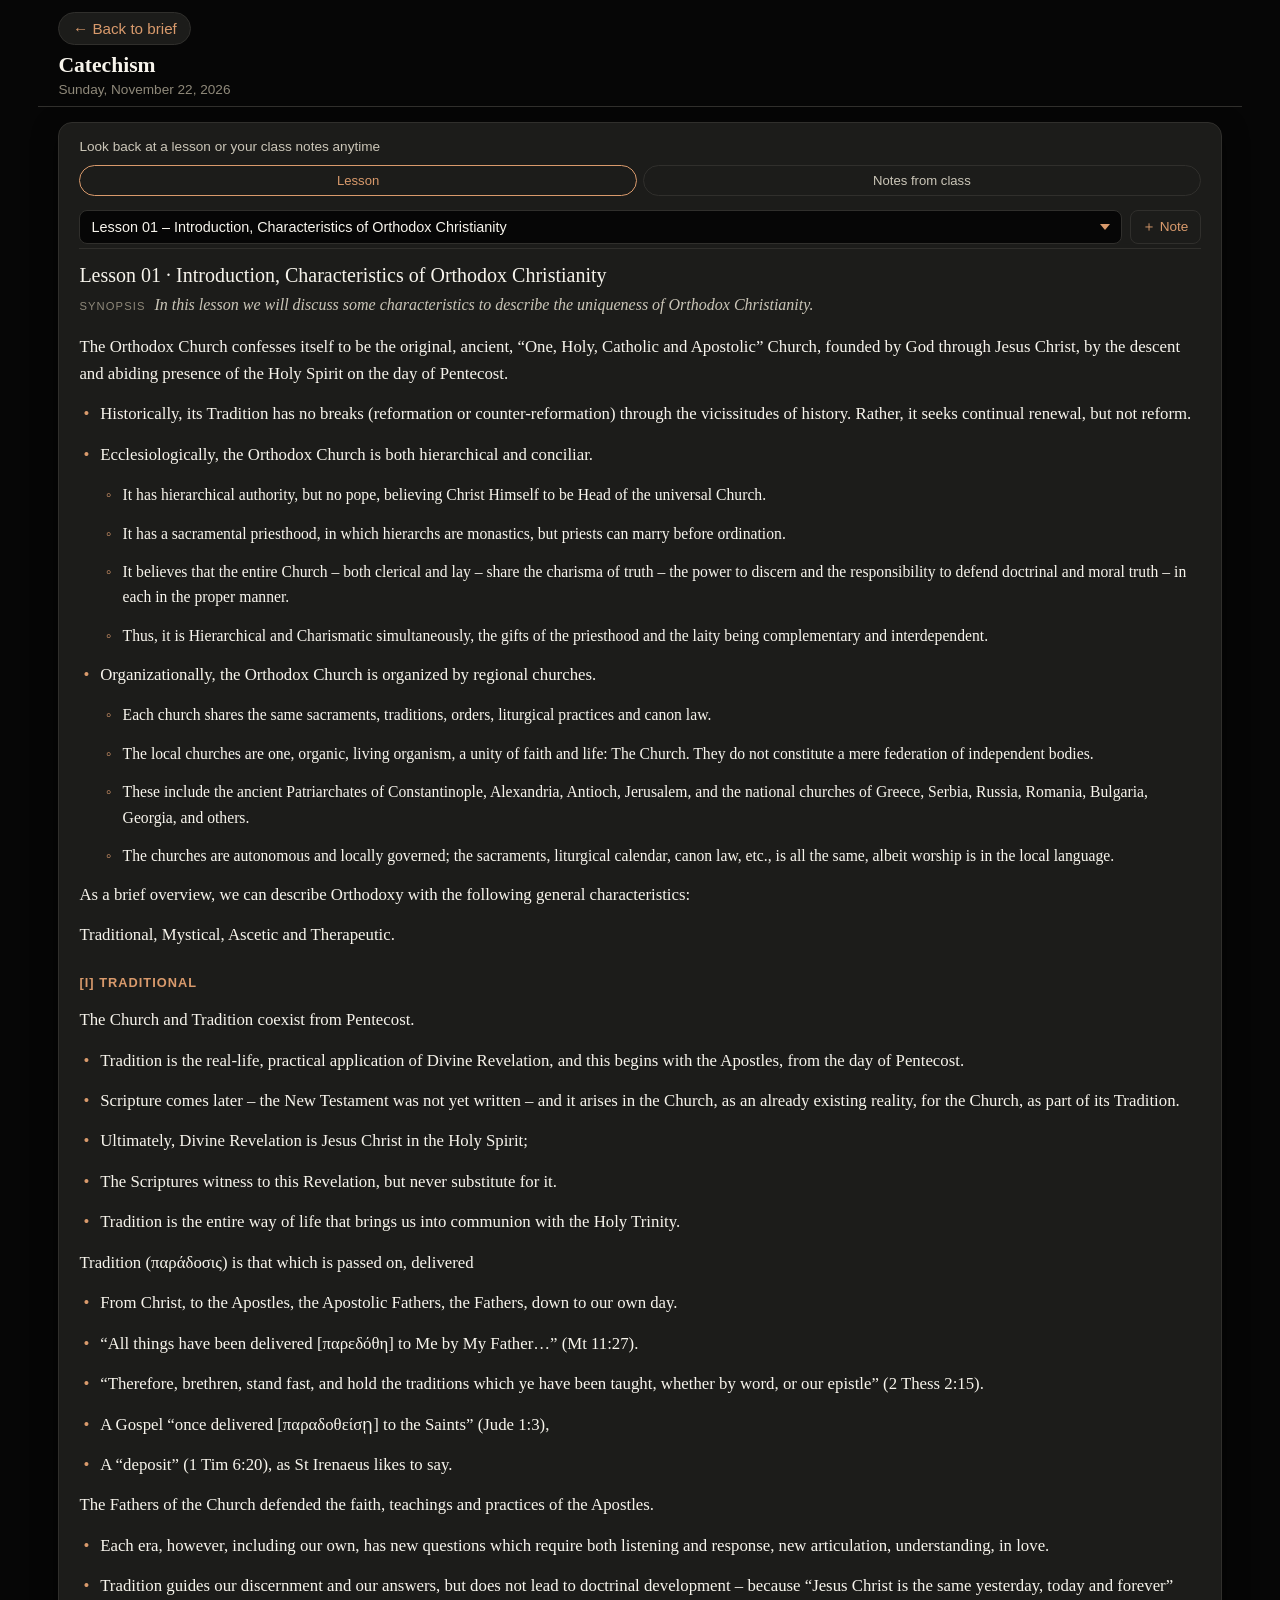
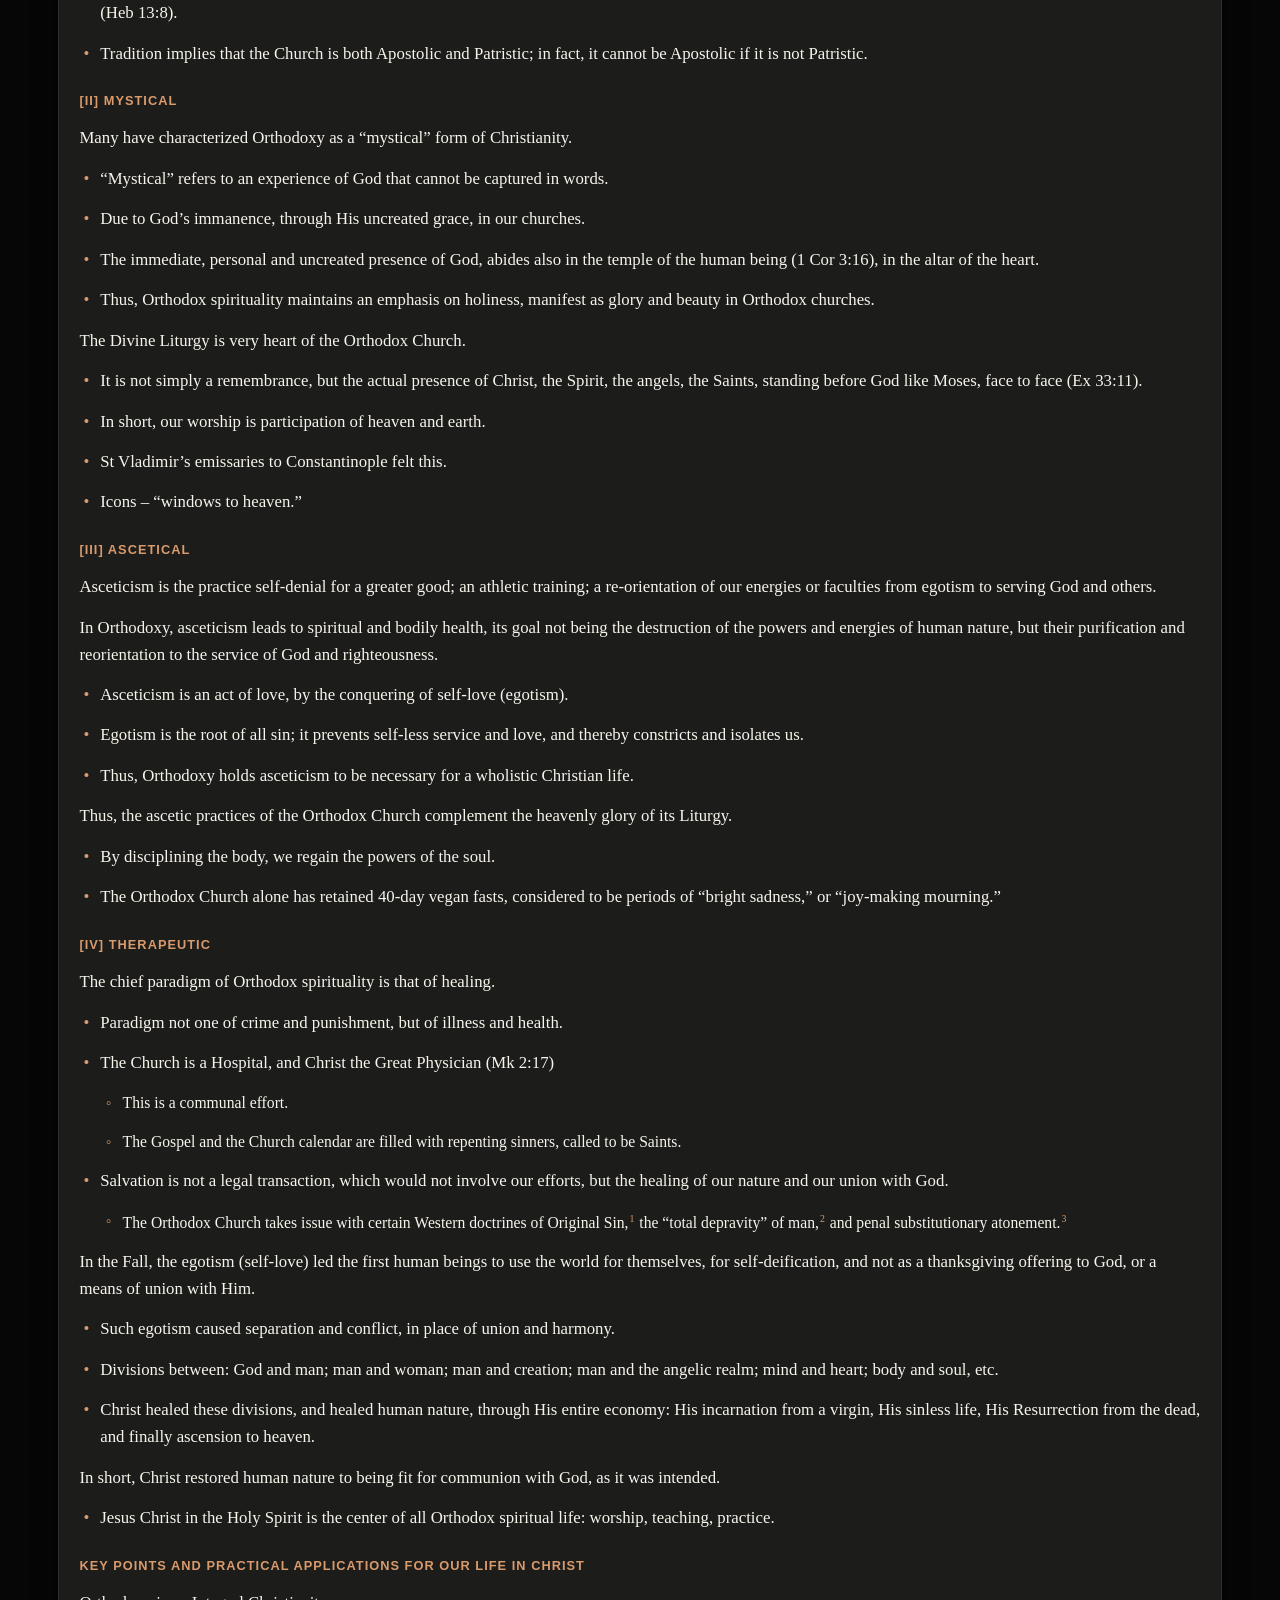
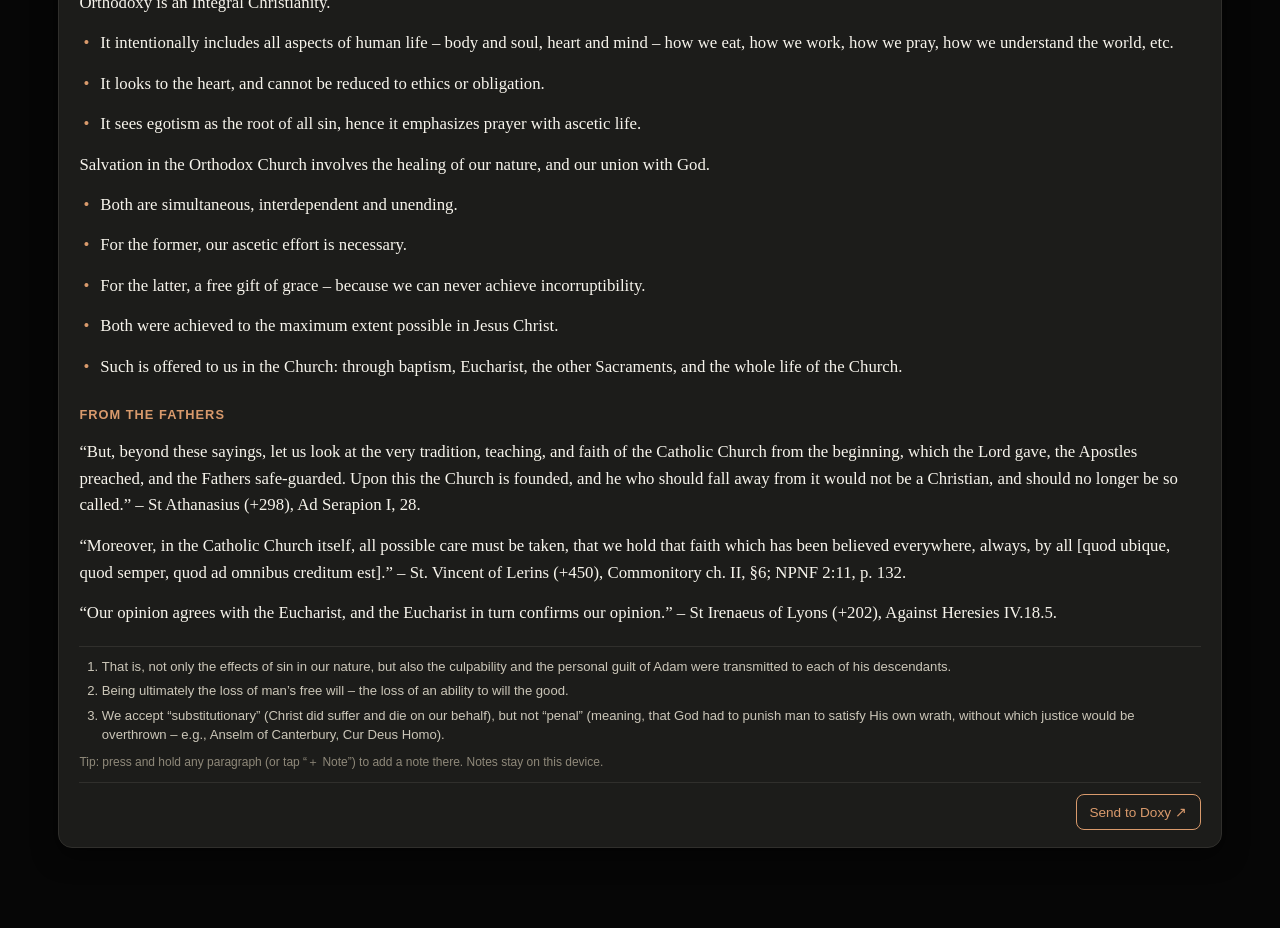
==== commit c04dacd2: "Service Texts: each text picks up where she left off when switching chips or reopening" ====
--- a/catechism.html
+++ b/catechism.html
@@ -9,13 +9,13 @@
 <meta name="apple-mobile-web-app-status-bar-style" content="black-translucent">
 <meta name="theme-color" content="#060606">
 <link rel="stylesheet" href="catechism.css">
-<link rel="stylesheet" href="brief.css?v=20261118a">
+<link rel="stylesheet" href="brief.css?v=20261122a">
 </head>
 <body data-page="catechism">
 <main id="app">
   <div class="empty-state">Loading&hellip;</div>
 </main>
-<script src="catechism.js?v=20261118a"></script>
-<script src="brief.js?v=20261118a"></script>
+<script src="catechism.js?v=20261122a"></script>
+<script src="brief.js?v=20261122a"></script>
 </body>
 </html>
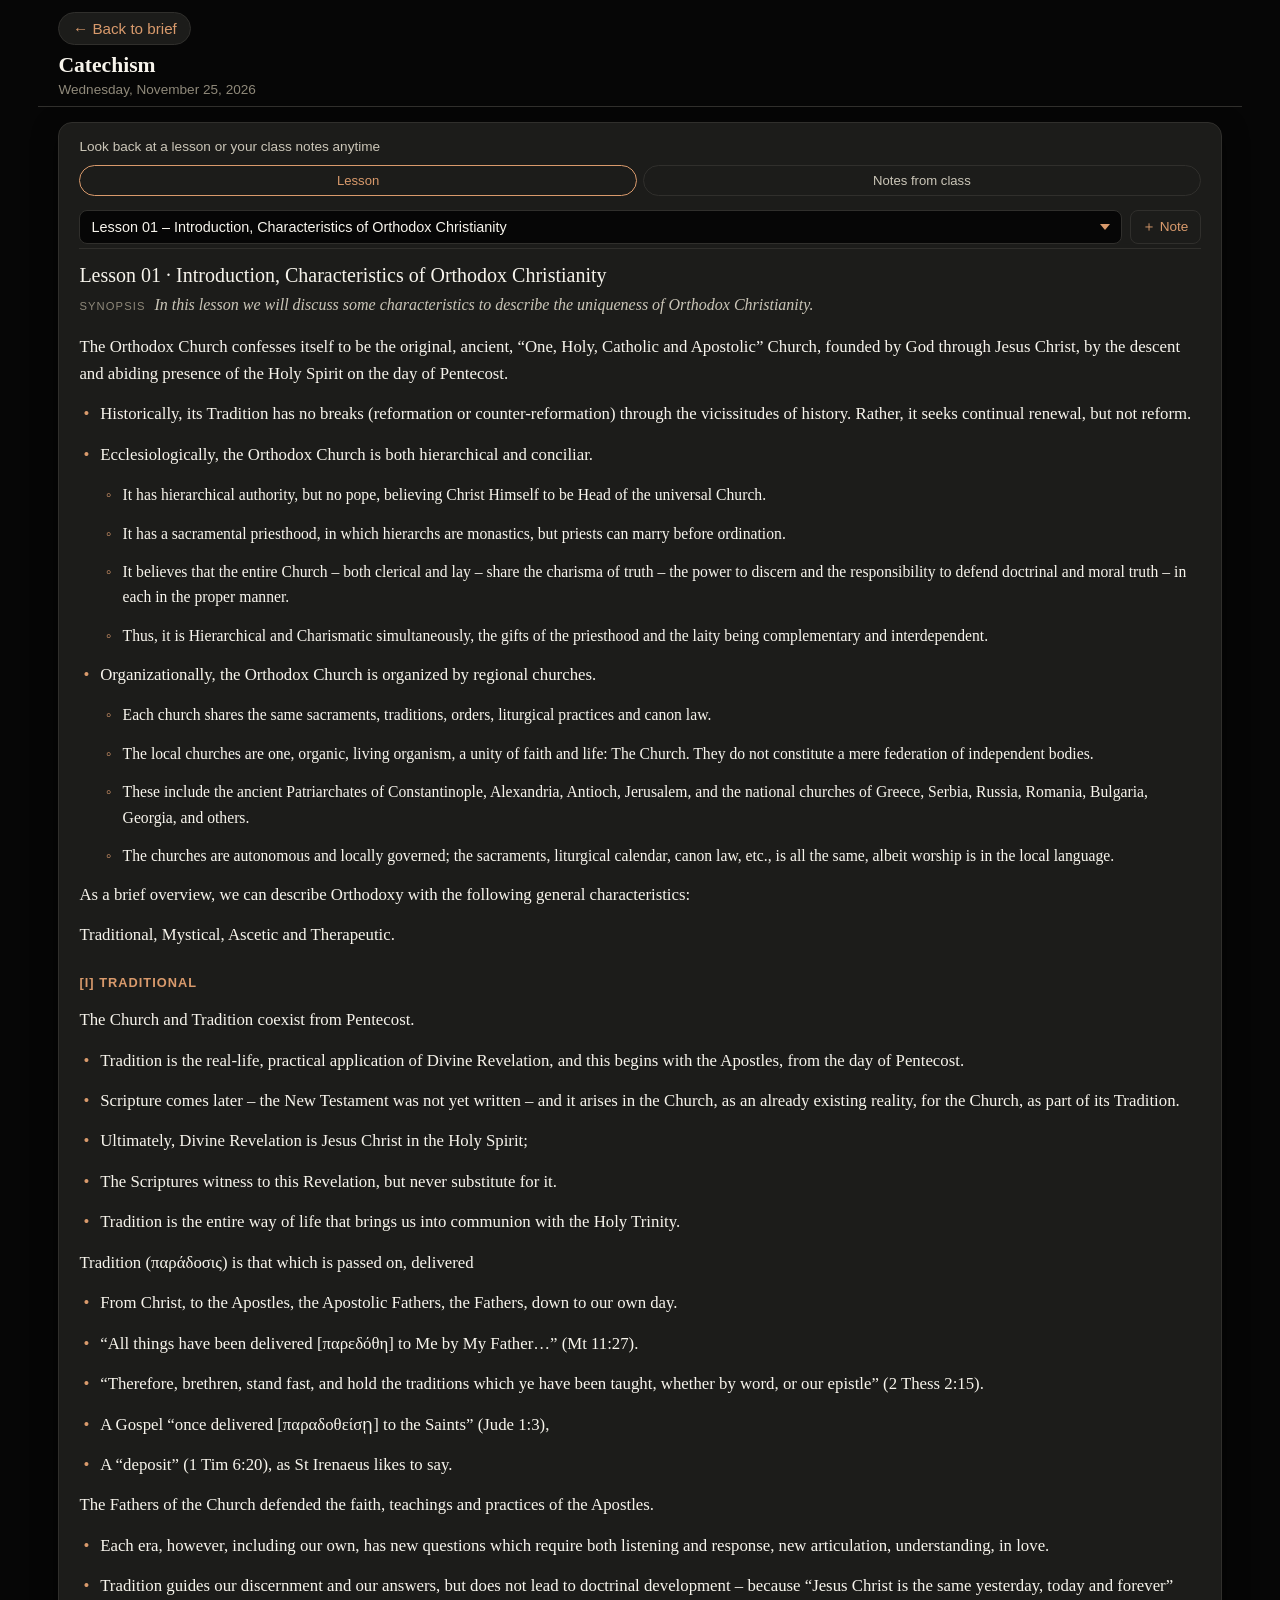
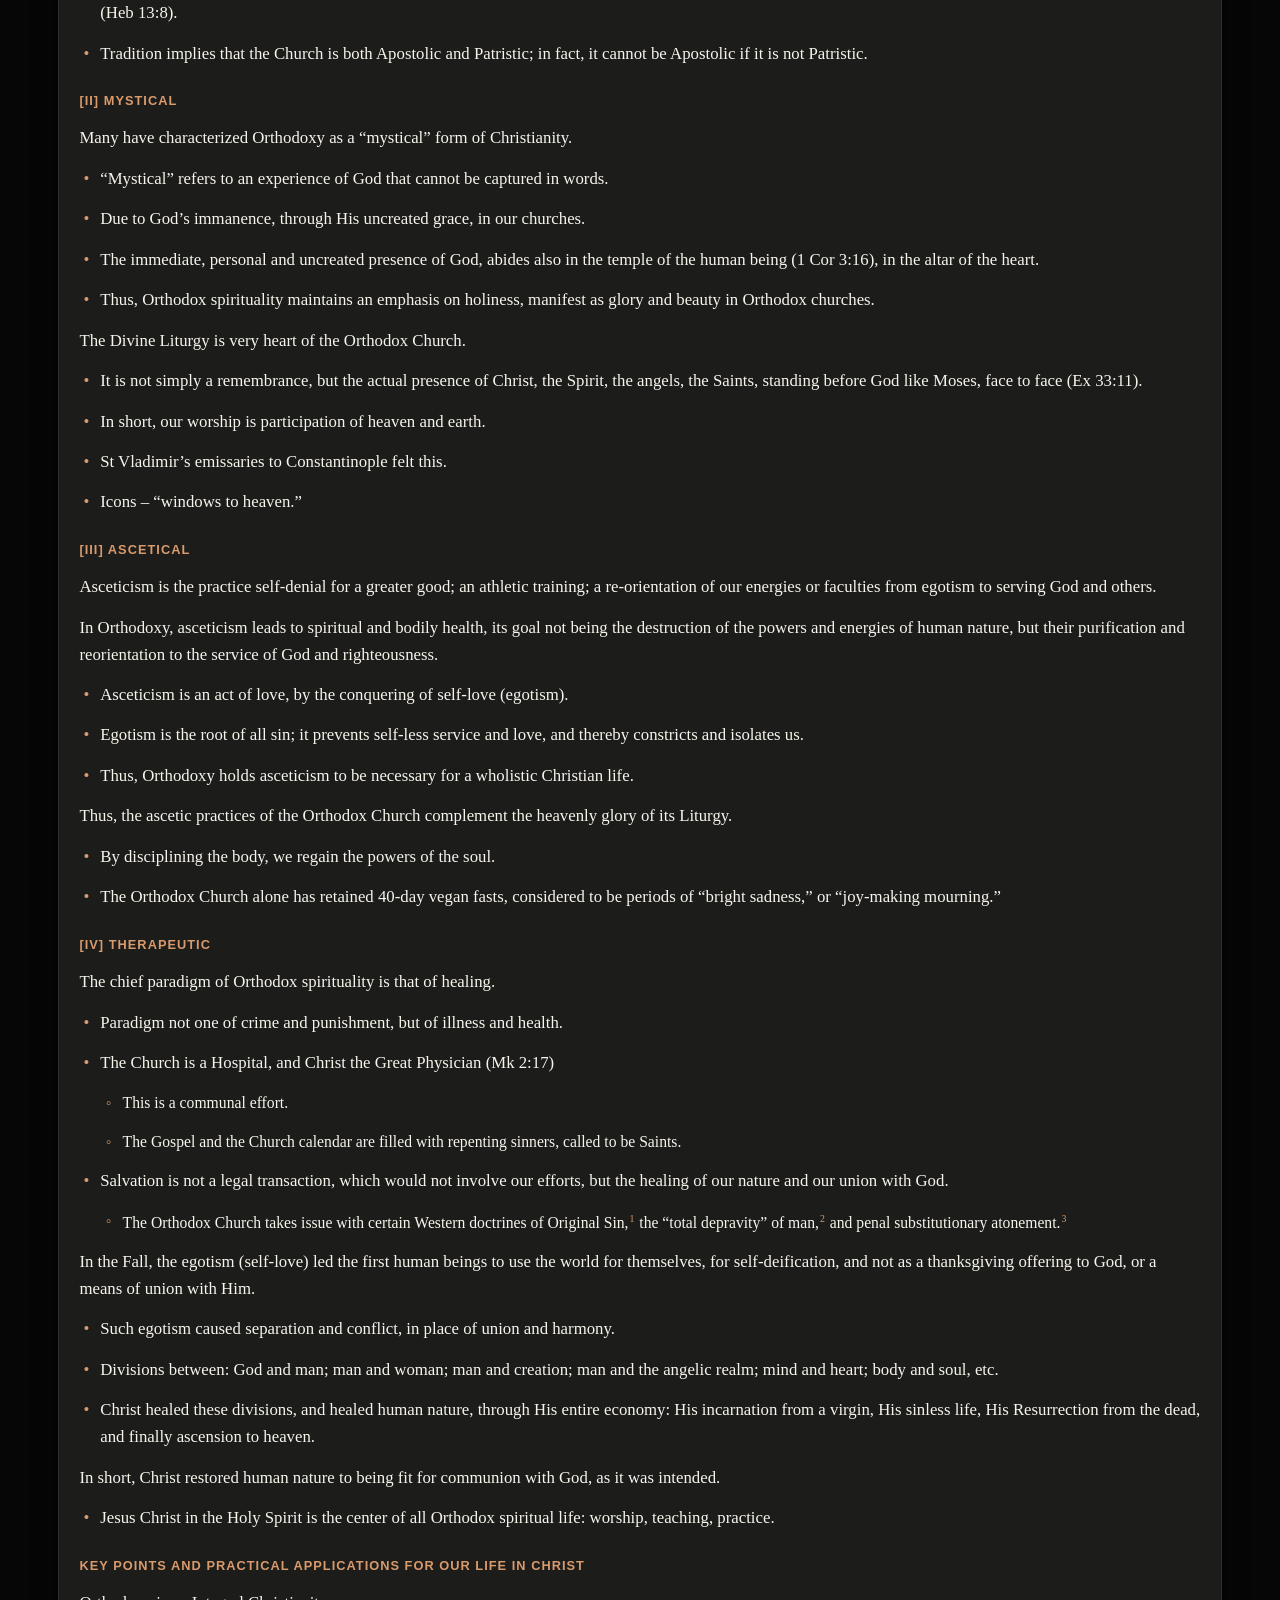
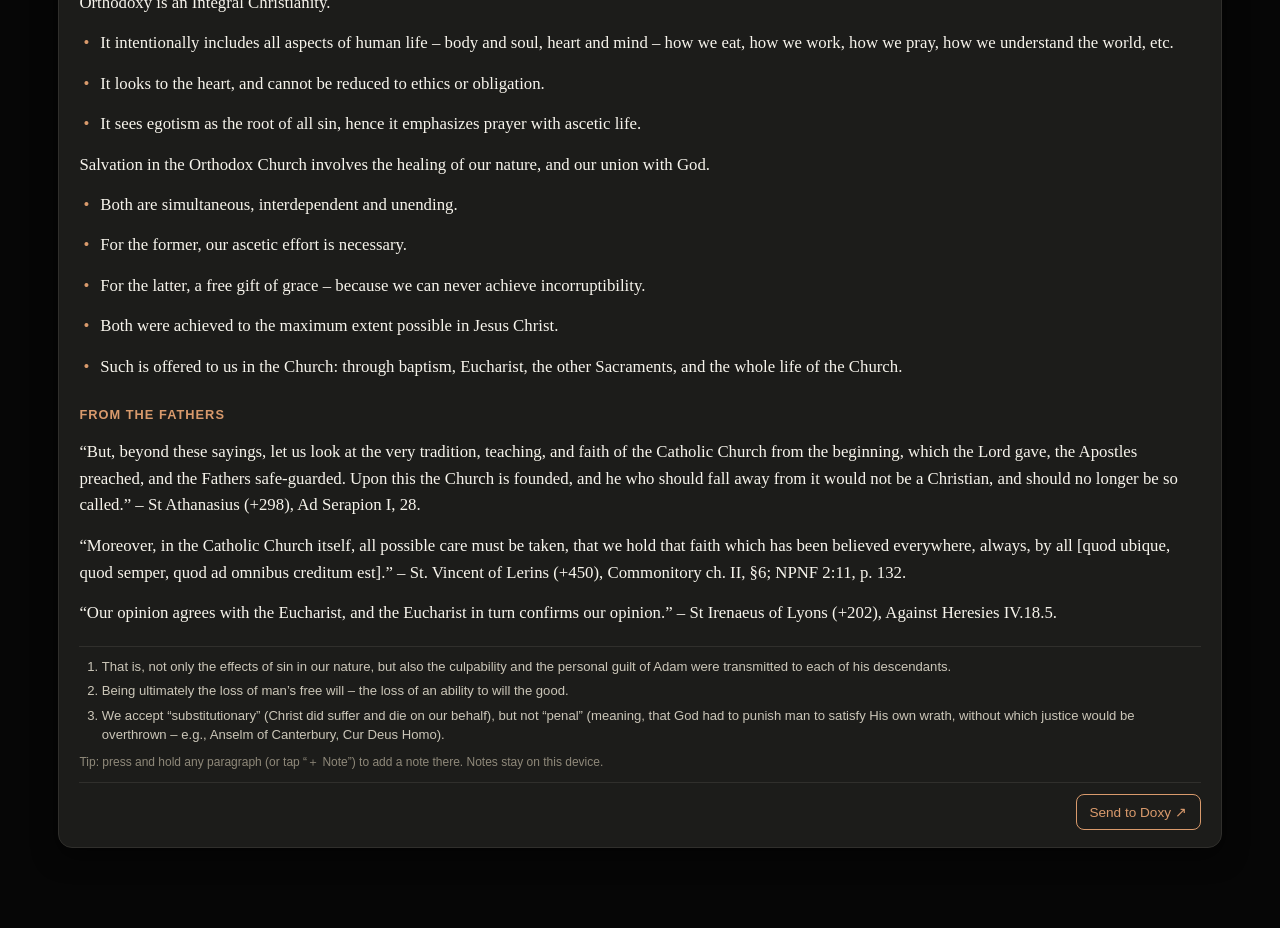
==== commit 519a3662: "Saints: show each text's source label at the top of that text" ====
--- a/catechism.html
+++ b/catechism.html
@@ -2,6 +2,7 @@
 <html lang="en">
 <head>
 <meta charset="utf-8">
+<meta http-equiv="Content-Security-Policy" content="default-src 'self'; script-src 'self'; style-src 'self' 'unsafe-inline'; img-src 'self' data:; connect-src 'self' https://api.github.com; object-src 'none'; base-uri 'none'; form-action 'none'">
 <meta name="viewport" content="width=device-width, initial-scale=1, viewport-fit=cover">
 <title>Catechism</title>
 <link rel="apple-touch-icon" href="icons/icon-180.png">
@@ -9,13 +10,13 @@
 <meta name="apple-mobile-web-app-status-bar-style" content="black-translucent">
 <meta name="theme-color" content="#060606">
 <link rel="stylesheet" href="catechism.css">
-<link rel="stylesheet" href="brief.css?v=20261122a">
+<link rel="stylesheet" href="brief.css?v=20261125a">
 </head>
 <body data-page="catechism">
 <main id="app">
   <div class="empty-state">Loading&hellip;</div>
 </main>
-<script src="catechism.js?v=20261122a"></script>
-<script src="brief.js?v=20261122a"></script>
+<script src="catechism.js?v=20261125a"></script>
+<script src="brief.js?v=20261125a"></script>
 </body>
 </html>
--- a/brief.css
+++ b/brief.css
@@ -793,7 +793,8 @@
   /* Where a text comes from (Antiochian, OCA, New Advent). */
   .src-label { display: block; font-family: var(--sans); font-size: 0.75rem; color: var(--ink-faint); margin: 0.1rem 0 0.35rem; }
   .src-label a { color: var(--accent); }
-  .synaxarion-panel .src-label { margin-top: 0.6rem; }
+  .synaxarion-panel .src-label { margin: 0 0 0.45rem; }
+  .na-bio .src-label { margin: 0 0 0.15rem; }
   .src-na { color: #c9b28f; }
   .saint-life { margin-bottom: 1.1rem; }
   .saint-life + .saint-life { padding-top: 0.9rem; border-top: 1px solid var(--rule); }
@@ -801,3 +802,39 @@
   .also-na-head { margin: 0 0 0.3rem; font-size: 0.72rem; letter-spacing: 0.08em; text-transform: uppercase; color: var(--ink-faint); font-weight: 600; }
   .also-na .na-title { font-size: 0.88rem; }
   .also-na .na-excerpt { font-size: 0.95rem; }
+
+  /* Auto-send to Doxy: status line (services foot, brief footer) + setup sheet. */
+  .svc-page-foot .foot-left { flex: 1; min-width: 0; display: flex; flex-direction: column; gap: 0.15rem; }
+  .sync-status {
+    appearance: none; background: none; border: none; padding: 0; margin: 0; text-align: left;
+    font: inherit; font-size: 0.78rem; color: var(--ink-faint); cursor: pointer;
+  }
+  .sync-status u { text-decoration-color: currentColor; }
+  .sync-status.sync-ok { color: #8fbf8a; }
+  .sync-status.sync-off { color: var(--accent); }
+  .sync-status.sync-wait, .sync-status.sync-busy { color: var(--ink-soft); }
+  .sync-status.sync-err { color: #e0a36e; }
+  footer .sync-status-foot { margin-top: 0.5rem; font-size: 0.8rem; }
+  .sync-sheet { max-height: 88vh; overflow-y: auto; }
+  .sync-lead { font-size: 0.92rem; line-height: 1.45; color: var(--ink-soft); margin: 0.2rem 0 0.6rem; }
+  .sync-steps { margin: 0 0 0.4rem; padding-left: 1.2rem; font-size: 0.9rem; line-height: 1.45; color: var(--ink); }
+  .sync-steps li { margin-bottom: 0.6rem; }
+  .sync-steps code { font-size: 0.82rem; color: var(--ink-soft); }
+  .sync-token-link { display: inline-block; margin-bottom: 0.15rem; font-weight: 600; }
+  .sync-token-input {
+    width: 100%; margin: 0.4rem 0; padding: 0.55rem 0.65rem; border-radius: 8px; border: 1px solid var(--rule);
+    background: var(--bg); color: var(--ink); font: inherit; font-size: 0.9rem;
+  }
+  .sync-save, .sync-now, .sync-off {
+    appearance: none; background: none; border: 1px solid var(--rule); border-radius: 8px; color: var(--ink);
+    padding: 0.5rem 0.9rem; font: inherit; font-size: 0.85rem; cursor: pointer;
+  }
+  .sync-save, .sync-now { border-color: var(--accent); color: var(--accent); font-weight: 600; }
+  .sync-off { color: #e07a6e; }
+  .sync-save:disabled { opacity: 0.5; }
+  .sync-status-msg { font-size: 0.85rem; color: var(--ink-soft); min-height: 1.1em; margin: 0.5rem 0 0; }
+  .sync-msg-err { font-size: 0.88rem; color: #e0a36e; margin: 0 0 0.6rem; }
+  .sync-recent { margin: 0 0 0.6rem; padding-left: 1.1rem; font-size: 0.85rem; line-height: 1.5; color: var(--ink-soft); }
+  .sync-replace { margin-top: 0.8rem; font-size: 0.9rem; }
+  .sync-replace summary { cursor: pointer; color: var(--accent); margin-bottom: 0.5rem; }
+  .sync-fine { font-size: 0.75rem; line-height: 1.4; color: var(--ink-faint); margin: 0.7rem 0 0; }
